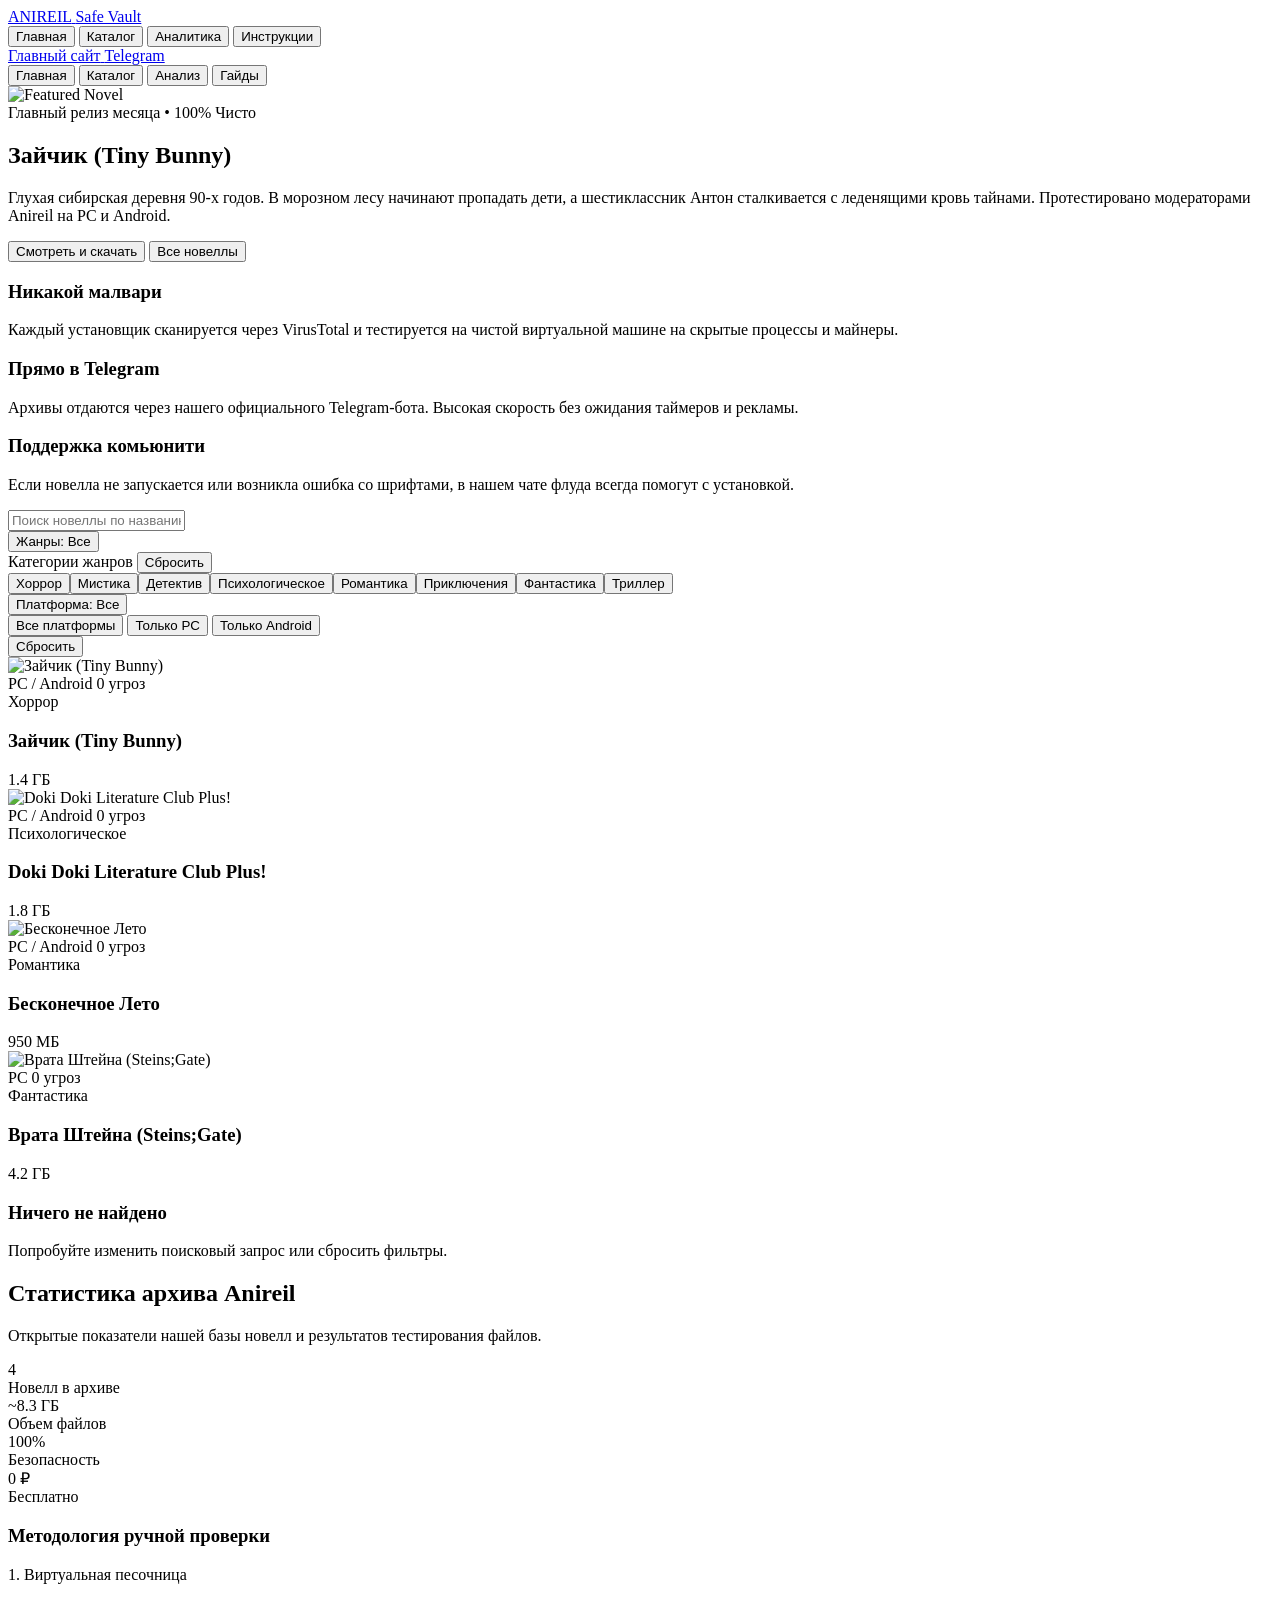
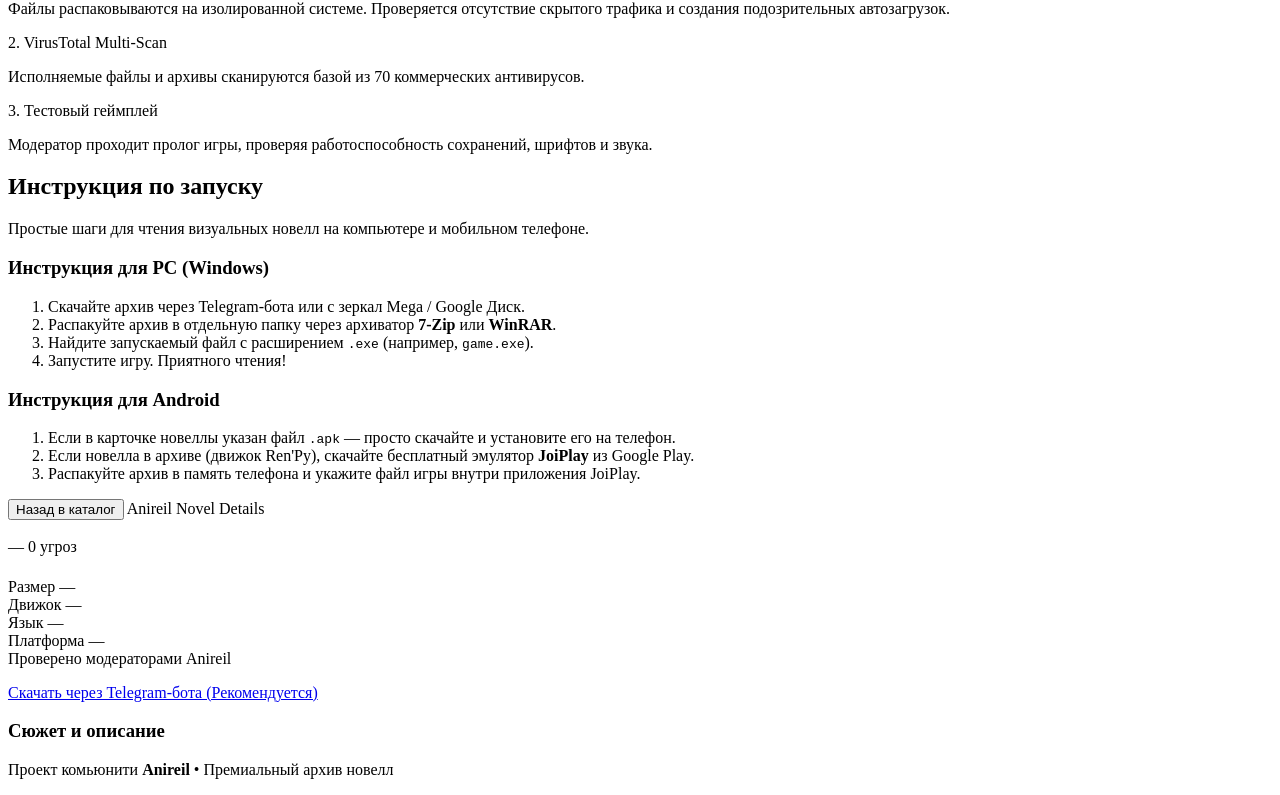
==== index.html @ 04b27350 "Add files via upload" ====
<!DOCTYPE html>
<html lang="ru" class="dark">
<head>
  <meta charset="UTF-8" />
  <meta name="viewport" content="width=device-width, initial-scale=1.0" />
  
  <title>Anireil Novels — Архив проверенных визуальных новелл</title>
  
  <meta name="description" content="Премиальный архив визуальных новелл от Anireil. Проверено на вирусы, прямая загрузка." />
  <meta name="theme-color" content="#07070a" />

  <!-- Шрифты Manrope (чистый кинотеатральный гротеск) и Outfit -->
  <link rel="preconnect" href="https://fonts.googleapis.com">
  <link rel="preconnect" href="https://fonts.gstatic.com" crossorigin>
  <link href="https://fonts.googleapis.com/css2?family=Manrope:wght@400;500;600;700;800&family=Outfit:wght@600;700;800;900&display=swap" rel="stylesheet">

  <!-- Tailwind CSS CDN -->
  <script src="https://cdn.tailwindcss.com"></script>
  <script>
    tailwind.config = {
      darkMode: 'class',
      theme: {
        extend: {
          colors: {
            cinema: {
              black: '#07070a',
              dark: '#0e0f17',
              card: '#141522',
              hover: '#1c1e30',
              accent: '#8b5cf6',
              red: '#e11d48',
              emerald: '#10b981'
            }
          },
          fontFamily: {
            sans: ['Manrope', 'sans-serif'],
            display: ['Outfit', 'sans-serif']
          }
        }
      }
    }
  </script>

  <!-- Lucide Иконки -->
  <script src="https://unpkg.com/lucide@latest"></script>

  <!-- Кастомные стили -->
  <link rel="stylesheet" href="styles.css" />
</head>
<body class="bg-cinema-black text-slate-100 min-h-screen flex flex-col font-sans selection:bg-purple-600 selection:text-white antialiased">

  <!-- ШАПКА В СТИЛЕ СТРИМИНГОВОГО СЕРВИСА -->
  <header class="sticky top-0 z-40 backdrop-blur-2xl bg-cinema-black/90 border-b border-white/[0.06] transition-all">
    <div class="max-w-7xl mx-auto px-4 sm:px-6 lg:px-8 h-20 flex items-center justify-between gap-6">
      
      <!-- ЛОГОТИП -->
      <a href="#" class="flex items-center gap-3.5 shrink-0 group">
        <div class="w-10 h-10 rounded-2xl bg-gradient-to-tr from-purple-600 to-indigo-500 p-[1px] shadow-lg shadow-purple-600/20">
          <div class="w-full h-full bg-cinema-black rounded-2xl flex items-center justify-center">
            <i data-lucide="clapperboard" class="w-5 h-5 text-purple-400 group-hover:rotate-6 transition-transform"></i>
          </div>
        </div>
        <div>
          <span class="font-display font-black text-xl tracking-wider bg-gradient-to-r from-white via-slate-200 to-purple-300 bg-clip-text text-transparent">ANIREIL</span>
          <span class="text-[9px] uppercase tracking-widest text-slate-400 block -mt-1 font-bold">Safe Vault</span>
        </div>
      </a>

      <!-- ОСНОВНАЯ НАВИГАЦИЯ (ВКЛАДКИ) -->
      <nav class="hidden md:flex items-center gap-2 p-1.5 rounded-2xl bg-white/[0.03] border border-white/[0.06]">
        <button type="button" class="nav-tab active px-5 py-2 rounded-xl text-xs font-bold transition-all flex items-center gap-2" data-tab="home">
          <i data-lucide="home" class="w-4 h-4"></i>
          <span>Главная</span>
        </button>

        <button type="button" class="nav-tab px-5 py-2 rounded-xl text-xs font-bold text-slate-400 hover:text-white transition-all flex items-center gap-2" data-tab="catalog">
          <i data-lucide="film" class="w-4 h-4"></i>
          <span>Каталог</span>
        </button>

        <button type="button" class="nav-tab px-5 py-2 rounded-xl text-xs font-bold text-slate-400 hover:text-white transition-all flex items-center gap-2" data-tab="analytics">
          <i data-lucide="bar-chart-3" class="w-4 h-4"></i>
          <span>Аналитика</span>
        </button>

        <button type="button" class="nav-tab px-5 py-2 rounded-xl text-xs font-bold text-slate-400 hover:text-white transition-all flex items-center gap-2" data-tab="guide">
          <i data-lucide="help-circle" class="w-4 h-4"></i>
          <span>Инструкции</span>
        </button>
      </nav>

      <!-- ПРАВАЯ ЧАСТЬ -->
      <div class="flex items-center gap-3 shrink-0">
        <a href="https://anireilst.github.io" target="_blank" class="hidden lg:flex items-center gap-1.5 text-xs font-medium text-slate-400 hover:text-white transition-colors">
          <span>Главный сайт</span>
          <i data-lucide="external-link" class="w-3.5 h-3.5"></i>
        </a>

        <a href="https://t.me/Mitsukii_Sempai" target="_blank" class="inline-flex items-center gap-2 px-4 py-2.5 rounded-xl bg-purple-600 hover:bg-purple-500 text-white font-bold text-xs shadow-lg shadow-purple-600/25 transition-all hover:-translate-y-0.5">
          <i data-lucide="send" class="w-4 h-4"></i>
          <span>Telegram</span>
        </a>
      </div>

    </div>

    <!-- МОБИЛЬНОЕ МЕНЮ (ДЛЯ ТЕЛЕФОНОВ) -->
    <div class="md:hidden flex items-center justify-around border-t border-white/[0.06] px-2 py-2 bg-cinema-black/95">
      <button type="button" class="nav-tab active flex flex-col items-center gap-1 px-3 py-1.5 rounded-xl text-[11px] font-bold" data-tab="home">
        <i data-lucide="home" class="w-4 h-4"></i>
        <span>Главная</span>
      </button>
      <button type="button" class="nav-tab flex flex-col items-center gap-1 px-3 py-1.5 rounded-xl text-[11px] font-bold text-slate-400" data-tab="catalog">
        <i data-lucide="film" class="w-4 h-4"></i>
        <span>Каталог</span>
      </button>
      <button type="button" class="nav-tab flex flex-col items-center gap-1 px-3 py-1.5 rounded-xl text-[11px] font-bold text-slate-400" data-tab="analytics">
        <i data-lucide="bar-chart-3" class="w-4 h-4"></i>
        <span>Анализ</span>
      </button>
      <button type="button" class="nav-tab flex flex-col items-center gap-1 px-3 py-1.5 rounded-xl text-[11px] font-bold text-slate-400" data-tab="guide">
        <i data-lucide="help-circle" class="w-4 h-4"></i>
        <span>Гайды</span>
      </button>
    </div>
  </header>

  <!-- ===================================================================== -->
  <!-- ОСНОВНОЙ КОНТЕНТ: 4 ВКЛАДКИ САЙТА                                      -->
  <!-- ===================================================================== -->
  <main class="relative z-10 flex-grow max-w-7xl mx-auto px-4 sm:px-6 lg:px-8 py-8 w-full">

    <!-- =================================================================== -->
    <!-- 1. ВКЛАДКА: ГЛАВНАЯ (ПРЕМИУМ КИНОТЕАТРНЫЙ ВАЙБ)                     -->
    <!-- =================================================================== -->
    <section id="tab-home" class="tab-pane active space-y-16 animate-fade-in">
      
      <!-- БОЛЬШОЙ БАННЕР-БИЛБОРД (КАК НА IVI) -->
      <div class="relative rounded-3xl overflow-hidden border border-white/[0.08] bg-cinema-dark min-h-[460px] flex items-end p-8 sm:p-14 shadow-2xl">
        <div class="absolute inset-0 z-0">
          <img src="https://images.wallpaperscraft.ru/image/single/zajchik_igra_anton_1048866_1920x1080.jpg" alt="Featured Novel" class="w-full h-full object-cover object-top filter brightness-[0.45]" />
          <div class="absolute inset-0 bg-gradient-to-t from-cinema-dark via-cinema-dark/60 to-transparent"></div>
          <div class="absolute inset-0 bg-gradient-to-r from-cinema-dark via-cinema-dark/70 to-transparent"></div>
        </div>

        <div class="relative z-10 max-w-2xl space-y-5">
          <div class="inline-flex items-center gap-2 px-3 py-1 rounded-full bg-white/10 backdrop-blur-md border border-white/10 text-xs font-bold uppercase tracking-wider text-purple-300">
            <i data-lucide="shield-check" class="w-4 h-4 text-emerald-400"></i>
            <span>Главный релиз месяца • 100% Чисто</span>
          </div>

          <h1 class="font-display font-black text-4xl sm:text-6xl text-white tracking-tight leading-[1.1]">
            Зайчик (Tiny Bunny)
          </h1>

          <p class="text-slate-300 text-sm sm:text-base leading-relaxed line-clamp-3">
            <!-- ✏️ ТВОЙ ТЕКСТ СЮДА: Описание новеллы месяца -->
            Глухая сибирская деревня 90-х годов. В морозном лесу начинают пропадать дети, а шестиклассник Антон сталкивается с леденящими кровь тайнами. Протестировано модераторами Anireil на PC и Android.
          </p>

          <div class="flex flex-wrap items-center gap-4 pt-2">
            <button type="button" onclick="openCinemaNovel('tiny-bunny')" class="px-7 py-3.5 rounded-2xl bg-white text-cinema-black hover:bg-slate-200 font-extrabold text-sm transition-all flex items-center gap-2.5 shadow-xl hover:scale-105 active:scale-95">
              <i data-lucide="play" class="w-4 h-4 fill-cinema-black"></i>
              <span>Смотреть и скачать</span>
            </button>

            <button type="button" class="btn-goto-catalog px-6 py-3.5 rounded-2xl bg-white/[0.08] hover:bg-white/[0.14] border border-white/10 text-white font-bold text-sm transition-all flex items-center gap-2">
              <i data-lucide="film" class="w-4 h-4"></i>
              <span>Все новеллы</span>
            </button>
          </div>
        </div>
      </div>

      <!-- ЛЕНТА ПРЕИМУЩЕСТВ ANIREIL -->
      <div class="grid grid-cols-1 md:grid-cols-3 gap-6">
        <div class="p-6 rounded-3xl bg-cinema-dark border border-white/[0.06] space-y-3">
          <div class="w-12 h-12 rounded-2xl bg-purple-500/10 text-purple-400 flex items-center justify-center">
            <i data-lucide="shield-check" class="w-6 h-6"></i>
          </div>
          <h3 class="font-display font-bold text-lg text-white">Никакой малвари</h3>
          <p class="text-xs text-slate-400 leading-relaxed">
            <!-- ✏️ ТВОЙ ТЕКСТ СЮДА -->
            Каждый установщик сканируется через VirusTotal и тестируется на чистой виртуальной машине на скрытые процессы и майнеры.
          </p>
        </div>

        <div class="p-6 rounded-3xl bg-cinema-dark border border-white/[0.06] space-y-3">
          <div class="w-12 h-12 rounded-2xl bg-emerald-500/10 text-emerald-400 flex items-center justify-center">
            <i data-lucide="send" class="w-6 h-6"></i>
          </div>
          <h3 class="font-display font-bold text-lg text-white">Прямо в Telegram</h3>
          <p class="text-xs text-slate-400 leading-relaxed">
            <!-- ✏️ ТВОЙ ТЕКСТ СЮДА -->
            Архивы отдаются через нашего официального Telegram-бота. Высокая скорость без ожидания таймеров и рекламы.
          </p>
        </div>

        <div class="p-6 rounded-3xl bg-cinema-dark border border-white/[0.06] space-y-3">
          <div class="w-12 h-12 rounded-2xl bg-blue-500/10 text-blue-400 flex items-center justify-center">
            <i data-lucide="message-square" class="w-6 h-6"></i>
          </div>
          <h3 class="font-display font-bold text-lg text-white">Поддержка комьюнити</h3>
          <p class="text-xs text-slate-400 leading-relaxed">
            <!-- ✏️ ТВОЙ ТЕКСТ СЮДА -->
            Если новелла не запускается или возникла ошибка со шрифтами, в нашем чате флуда всегда помогут с установкой.
          </p>
        </div>
      </div>

    </section>

    <!-- =================================================================== -->
    <!-- 2. ВКЛАДКА: КАТАЛОГ С ФИЛЬТРОМ В СТИЛЕ ИВИ                           -->
    <!-- =================================================================== -->
    <section id="tab-catalog" class="tab-pane hidden space-y-8 animate-fade-in">
      
      <!-- ПАНЕЛЬ ПОИСКА И ФИЛЬТРОВ (СТИЛЬ ИВИ) -->
      <div class="space-y-4">
        
        <!-- СТРОКА ПОИСКА И БЫСТРЫХ КНОПОК -->
        <div class="flex flex-col lg:flex-row gap-4 items-stretch lg:items-center justify-between">
          
          <!-- ПОИСКОВАЯ СТРОКА -->
          <div class="relative flex-grow max-w-xl">
            <i data-lucide="search" class="w-4 h-4 text-slate-400 absolute left-4 top-1/2 -translate-y-1/2"></i>
            <input 
              type="text" 
              id="searchInput"
              placeholder="Поиск новеллы по названию..." 
              class="w-full pl-11 pr-4 py-3.5 rounded-2xl bg-cinema-dark border border-white/[0.08] focus:border-purple-500 focus:outline-none focus:ring-1 focus:ring-purple-500 text-sm text-white placeholder-slate-500 transition-all"
            />
          </div>

          <!-- ПАРАМЕТРЫ ФИЛЬТРАЦИИ В СТИЛЕ ИВИ (ВЫПАДАЮЩИЕ ПЛАШКИ) -->
          <div class="flex items-center gap-2 flex-wrap">
            
            <!-- КНОПКА ВЫБОРА ЖАНРОВ -->
            <div class="relative">
              <button type="button" id="genreDropdownBtn" class="ivi-filter-pill">
                <i data-lucide="sparkles" class="w-4 h-4 text-purple-400"></i>
                <span id="genreDropdownLabel">Жанры: Все</span>
                <i data-lucide="chevron-down" class="w-4 h-4 text-slate-400"></i>
              </button>

              <!-- ВЫПАДАЮЩЕЕ МЕНЮ ЖАНРОВ В СТИЛЕ ИВИ -->
              <div id="genreDropdownMenu" class="ivi-dropdown-menu hidden">
                <div class="p-4 border-b border-white/[0.06] flex items-center justify-between">
                  <span class="text-xs font-bold text-white uppercase tracking-wider">Категории жанров</span>
                  <button type="button" id="resetGenreFilter" class="text-xs text-purple-400 hover:text-purple-300 font-semibold">Сбросить</button>
                </div>

                <!-- СЕТКА ЖАНРОВ С ГАЛОЧКАМИ -->
                <div class="p-3 grid grid-cols-2 sm:grid-cols-3 gap-1.5 max-h-72 overflow-y-auto custom-scroll" id="genreCheckboxGrid">
                  <!-- Генерируется через JS -->
                </div>
              </div>
            </div>

            <!-- КНОПКА ПЛАТФОРМЫ -->
            <div class="relative">
              <button type="button" id="platformDropdownBtn" class="ivi-filter-pill">
                <i data-lucide="layers" class="w-4 h-4 text-cyan-400"></i>
                <span id="platformDropdownLabel">Платформа: Все</span>
                <i data-lucide="chevron-down" class="w-4 h-4 text-slate-400"></i>
              </button>

              <div id="platformDropdownMenu" class="ivi-dropdown-menu hidden w-52">
                <div class="p-2 space-y-1">
                  <button type="button" class="platform-select-item w-full text-left px-3 py-2 rounded-xl text-xs font-semibold hover:bg-white/[0.06] flex items-center justify-between" data-platform="all">
                    <span>Все платформы</span>
                    <i data-lucide="check" class="w-4 h-4 text-purple-400 hidden check-icon"></i>
                  </button>
                  <button type="button" class="platform-select-item w-full text-left px-3 py-2 rounded-xl text-xs font-semibold hover:bg-white/[0.06] flex items-center justify-between" data-platform="pc">
                    <span>Только PC</span>
                    <i data-lucide="check" class="w-4 h-4 text-purple-400 hidden check-icon"></i>
                  </button>
                  <button type="button" class="platform-select-item w-full text-left px-3 py-2 rounded-xl text-xs font-semibold hover:bg-white/[0.06] flex items-center justify-between" data-platform="android">
                    <span>Только Android</span>
                    <i data-lucide="check" class="w-4 h-4 text-purple-400 hidden check-icon"></i>
                  </button>
                </div>
              </div>
            </div>

            <!-- СБРОСИТЬ ВСЕ -->
            <button type="button" id="resetAllFiltersBtn" class="px-3.5 py-3 rounded-2xl bg-white/[0.04] hover:bg-white/[0.08] border border-white/[0.08] text-xs font-bold text-slate-400 hover:text-white transition-all flex items-center gap-1.5">
              <i data-lucide="rotate-ccw" class="w-3.5 h-3.5"></i>
              <span class="hidden sm:inline">Сбросить</span>
            </button>

          </div>

        </div>

      </div>

      <!-- СЕТКА КАРТОЧЕК ВЕРТИКАЛЬНОГО ФОРМАТА 2:3 (КАК НА ИВИ) -->
      <div>
        <div id="novelsGrid" class="grid grid-cols-2 sm:grid-cols-3 md:grid-cols-4 lg:grid-cols-5 gap-4 sm:gap-6">
          <!-- Карточки генерируются через JS -->
        </div>

        <!-- ЕСЛИ НИЧЕГО НЕ НАЙДЕНО -->
        <div id="emptyState" class="hidden text-center py-24 space-y-3">
          <div class="w-16 h-16 rounded-3xl bg-cinema-dark border border-white/[0.08] mx-auto flex items-center justify-center text-slate-600">
            <i data-lucide="ghost" class="w-8 h-8"></i>
          </div>
          <h3 class="font-display font-bold text-xl text-white">Ничего не найдено</h3>
          <p class="text-xs text-slate-400 max-w-sm mx-auto">Попробуйте изменить поисковый запрос или сбросить фильтры.</p>
        </div>
      </div>

    </section>

    <!-- =================================================================== -->
    <!-- 3. ВКЛАДКА: АНАЛИТИКА ХРАНИЛИЩА                                     -->
    <!-- =================================================================== -->
    <section id="tab-analytics" class="tab-pane hidden space-y-10 max-w-5xl mx-auto py-4 animate-fade-in">
      
      <div class="text-center space-y-2">
        <h2 class="font-display font-extrabold text-3xl sm:text-4xl text-white">Статистика архива Anireil</h2>
        <p class="text-slate-400 text-sm">
          <!-- ✏️ ТВОЙ ТЕКСТ СЮДА: Описание аналитики -->
          Открытые показатели нашей базы новелл и результатов тестирования файлов.
        </p>
      </div>

      <div class="grid grid-cols-2 sm:grid-cols-4 gap-4">
        <div class="p-6 rounded-3xl bg-cinema-dark border border-white/[0.08] text-center space-y-1">
          <div class="text-3xl font-black font-display text-white" id="statTotalNovels">0</div>
          <div class="text-xs text-slate-400 font-semibold">Новелл в архиве</div>
        </div>
        <div class="p-6 rounded-3xl bg-cinema-dark border border-white/[0.08] text-center space-y-1">
          <div class="text-3xl font-black font-display text-purple-400" id="statTotalSize">~8.3 ГБ</div>
          <div class="text-xs text-slate-400 font-semibold">Объем файлов</div>
        </div>
        <div class="p-6 rounded-3xl bg-cinema-dark border border-white/[0.08] text-center space-y-1">
          <div class="text-3xl font-black font-display text-emerald-400">100%</div>
          <div class="text-xs text-slate-400 font-semibold">Безопасность</div>
        </div>
        <div class="p-6 rounded-3xl bg-cinema-dark border border-white/[0.08] text-center space-y-1">
          <div class="text-3xl font-black font-display text-cyan-400">0 ₽</div>
          <div class="text-xs text-slate-400 font-semibold">Бесплатно</div>
        </div>
      </div>

      <div class="p-8 rounded-3xl bg-cinema-dark border border-white/[0.08] space-y-4">
        <h3 class="font-display font-bold text-xl text-white flex items-center gap-2.5">
          <i data-lucide="shield-check" class="w-6 h-6 text-emerald-400"></i>
          <span>Методология ручной проверки</span>
        </h3>
        
        <!-- ✏️ ТВОЙ ТЕКСТ СЮДА -->
        <div class="grid grid-cols-1 md:grid-cols-3 gap-6 text-xs text-slate-300 leading-relaxed pt-2">
          <div class="p-4 rounded-2xl bg-white/[0.02] border border-white/[0.04] space-y-2">
            <span class="font-bold text-white block text-sm">1. Виртуальная песочница</span>
            <p class="text-slate-400">Файлы распаковываются на изолированной системе. Проверяется отсутствие скрытого трафика и создания подозрительных автозагрузок.</p>
          </div>
          <div class="p-4 rounded-2xl bg-white/[0.02] border border-white/[0.04] space-y-2">
            <span class="font-bold text-white block text-sm">2. VirusTotal Multi-Scan</span>
            <p class="text-slate-400">Исполняемые файлы и архивы сканируются базой из 70 коммерческих антивирусов.</p>
          </div>
          <div class="p-4 rounded-2xl bg-white/[0.02] border border-white/[0.04] space-y-2">
            <span class="font-bold text-white block text-sm">3. Тестовый геймплей</span>
            <p class="text-slate-400">Модератор проходит пролог игры, проверяя работоспособность сохранений, шрифтов и звука.</p>
          </div>
        </div>
      </div>

    </section>

    <!-- =================================================================== -->
    <!-- 4. ВКЛАДКА: ГАЙДЫ И ИНСТРУКЦИИ                                      -->
    <!-- =================================================================== -->
    <section id="tab-guide" class="tab-pane hidden space-y-10 max-w-5xl mx-auto py-4 animate-fade-in">
      
      <div class="text-center space-y-2">
        <h2 class="font-display font-extrabold text-3xl sm:text-4xl text-white">Инструкция по запуску</h2>
        <p class="text-slate-400 text-sm">
          <!-- ✏️ ТВОЙ ТЕКСТ СЮДА -->
          Простые шаги для чтения визуальных новелл на компьютере и мобильном телефоне.
        </p>
      </div>

      <div class="grid grid-cols-1 md:grid-cols-2 gap-8">
        <div class="p-8 rounded-3xl bg-cinema-dark border border-white/[0.08] space-y-5">
          <div class="w-12 h-12 rounded-2xl bg-cyan-500/10 text-cyan-400 flex items-center justify-center">
            <i data-lucide="monitor" class="w-6 h-6"></i>
          </div>
          <h3 class="font-display font-bold text-2xl text-white">Инструкция для PC (Windows)</h3>
          <!-- ✏️ ТВОЙ ТЕКСТ СЮДА -->
          <ol class="text-xs text-slate-300 space-y-3.5 list-decimal list-inside leading-relaxed">
            <li>Скачайте архив через Telegram-бота или с зеркал Mega / Google Диск.</li>
            <li>Распакуйте архив в отдельную папку через архиватор <b>7-Zip</b> или <b>WinRAR</b>.</li>
            <li>Найдите запускаемый файл с расширением <code>.exe</code> (например, <code>game.exe</code>).</li>
            <li>Запустите игру. Приятного чтения!</li>
          </ol>
        </div>

        <div class="p-8 rounded-3xl bg-cinema-dark border border-white/[0.08] space-y-5">
          <div class="w-12 h-12 rounded-2xl bg-purple-500/10 text-purple-400 flex items-center justify-center">
            <i data-lucide="smartphone" class="w-6 h-6"></i>
          </div>
          <h3 class="font-display font-bold text-2xl text-white">Инструкция для Android</h3>
          <!-- ✏️ ТВОЙ ТЕКСТ СЮДА -->
          <ol class="text-xs text-slate-300 space-y-3.5 list-decimal list-inside leading-relaxed">
            <li>Если в карточке новеллы указан файл <code>.apk</code> — просто скачайте и установите его на телефон.</li>
            <li>Если новелла в архиве (движок Ren'Py), скачайте бесплатный эмулятор <b>JoiPlay</b> из Google Play.</li>
            <li>Распакуйте архив в память телефона и укажите файл игры внутри приложения JoiPlay.</li>
          </ol>
        </div>
      </div>

    </section>

  </main>

  <!-- ===================================================================== -->
  <!-- ПОЛНОЭКРАННЫЙ СТРИМИНГОВЫЙ ПРОФИЛЬ НОВЕЛЛЫ (CINEMA VIEW)               -->
  <!-- Никаких маленьких коробок — полноценная страница на весь экран!        -->
  <!-- ===================================================================== -->
  <div id="novelCinemaView" class="fixed inset-0 z-50 hidden bg-cinema-black overflow-y-auto custom-scroll animate-fade-in">
    
    <!-- ВЕРХНЯЯ СТРОКА УПРАВЛЕНИЯ -->
    <div class="sticky top-0 z-30 backdrop-blur-2xl bg-cinema-black/85 border-b border-white/[0.08] px-4 sm:px-8 py-4 flex items-center justify-between">
      <button type="button" id="closeCinemaBtn" class="px-4 py-2 rounded-xl bg-white/[0.06] hover:bg-white/[0.12] text-xs font-bold text-white transition-all flex items-center gap-2">
        <i data-lucide="arrow-left" class="w-4 h-4"></i>
        <span>Назад в каталог</span>
      </button>

      <span class="text-xs font-bold uppercase tracking-widest text-slate-500">Anireil Novel Details</span>
    </div>

    <!-- ТЕЛО СТРАНИЦЫ НОВЕЛЛЫ -->
    <div class="max-w-6xl mx-auto px-4 sm:px-8 py-8 space-y-12">
      
      <!-- ШАПКА: ПОСТЕР + ИНФОРМАЦИЯ -->
      <div class="flex flex-col lg:flex-row gap-8 lg:gap-12 items-start">
        
        <!-- ВЕРТИКАЛЬНЫЙ ПОСТЕР (2:3) С УМНЫМ МАСШТАБИРОВАНИЕМ -->
        <div class="w-full sm:w-80 shrink-0 mx-auto lg:mx-0">
          <div class="relative aspect-[2/3] w-full rounded-3xl overflow-hidden border border-white/[0.1] shadow-2xl bg-cinema-dark">
            <img id="cinemaCover" src="" alt="" class="w-full h-full object-cover" />
            <div class="absolute inset-0 bg-gradient-to-t from-cinema-black/80 via-transparent to-transparent"></div>
            <div class="absolute bottom-4 left-4 right-4 flex items-center justify-between">
              <span id="cinemaSizeBadge" class="px-3 py-1 rounded-xl bg-black/80 backdrop-blur-md text-xs font-extrabold text-white border border-white/10">—</span>
              <span class="px-3 py-1 rounded-xl bg-emerald-500/20 text-emerald-400 border border-emerald-500/30 text-xs font-extrabold backdrop-blur-md">0 угроз</span>
            </div>
          </div>
        </div>

        <!-- ОСНОВНАЯ ИНФОРМАЦИЯ -->
        <div class="flex-grow space-y-6">
          <div class="flex flex-wrap gap-2" id="cinemaTags"></div>

          <h1 id="cinemaTitle" class="font-display font-black text-3xl sm:text-5xl text-white tracking-tight leading-tight"></h1>

          <!-- ПАРАМЕТРЫ В РЯД -->
          <div class="grid grid-cols-2 sm:grid-cols-4 gap-3 text-xs pt-2">
            <div class="p-3.5 rounded-2xl bg-cinema-dark border border-white/[0.06]">
              <span class="text-slate-500 block font-semibold mb-1">Размер</span>
              <span class="font-bold text-white text-sm" id="cinemaSize">—</span>
            </div>
            <div class="p-3.5 rounded-2xl bg-cinema-dark border border-white/[0.06]">
              <span class="text-slate-500 block font-semibold mb-1">Движок</span>
              <span class="font-bold text-white text-sm" id="cinemaEngine">—</span>
            </div>
            <div class="p-3.5 rounded-2xl bg-cinema-dark border border-white/[0.06]">
              <span class="text-slate-500 block font-semibold mb-1">Язык</span>
              <span class="font-bold text-white text-sm" id="cinemaLang">—</span>
            </div>
            <div class="p-3.5 rounded-2xl bg-cinema-dark border border-white/[0.06]">
              <span class="text-slate-500 block font-semibold mb-1">Платформа</span>
              <span class="font-bold text-white text-sm" id="cinemaPlatform">—</span>
            </div>
          </div>

          <!-- ОТЧЕТ О БЕЗОПАСНОСТИ -->
          <div class="p-5 rounded-2xl bg-emerald-950/20 border border-emerald-500/20 flex items-start gap-3.5">
            <i data-lucide="shield-check" class="w-5 h-5 text-emerald-400 shrink-0 mt-0.5"></i>
            <div>
              <div class="text-sm font-bold text-white">Проверено модераторами Anireil</div>
              <p class="text-xs text-slate-300 mt-1 leading-relaxed" id="cinemaSecurityReport"></p>
            </div>
          </div>

          <!-- КНОПКИ ЗАГРУЗКИ -->
          <div class="space-y-3 pt-2">
            <a id="cinemaDownloadTg" href="#" target="_blank" class="w-full py-4 px-8 rounded-2xl bg-gradient-to-r from-purple-600 via-indigo-600 to-purple-500 hover:from-purple-500 hover:to-indigo-500 text-white font-extrabold text-sm text-center flex items-center justify-center gap-3 shadow-xl shadow-purple-600/25 hover:scale-[1.01] transition-all">
              <i data-lucide="send" class="w-5 h-5"></i>
              <span>Скачать через Telegram-бота (Рекомендуется)</span>
            </a>

            <div class="flex gap-3" id="cinemaMirrorsContainer"></div>
          </div>

        </div>

      </div>

      <!-- РАЗВЕРНУТЫЙ СИНОПСИС (БЕЗ ДВОЙНОГО СКРОЛЛА!) -->
      <div class="p-8 rounded-3xl bg-cinema-dark border border-white/[0.06] space-y-4">
        <h3 class="font-display font-bold text-xl text-white">Сюжет и описание</h3>
        <p id="cinemaDescription" class="text-slate-300 text-sm sm:text-base leading-relaxed"></p>
      </div>

    </div>

  </div>

  <!-- ПОДВАЛ -->
  <footer class="border-t border-white/[0.06] bg-cinema-black py-10 text-center text-xs text-slate-500">
    <p>Проект комьюнити <b>Anireil</b> • Премиальный архив новелл</p>
  </footer>

  <script src="novels.js"></script>
  <script src="app.js"></script>
</body>
</html>
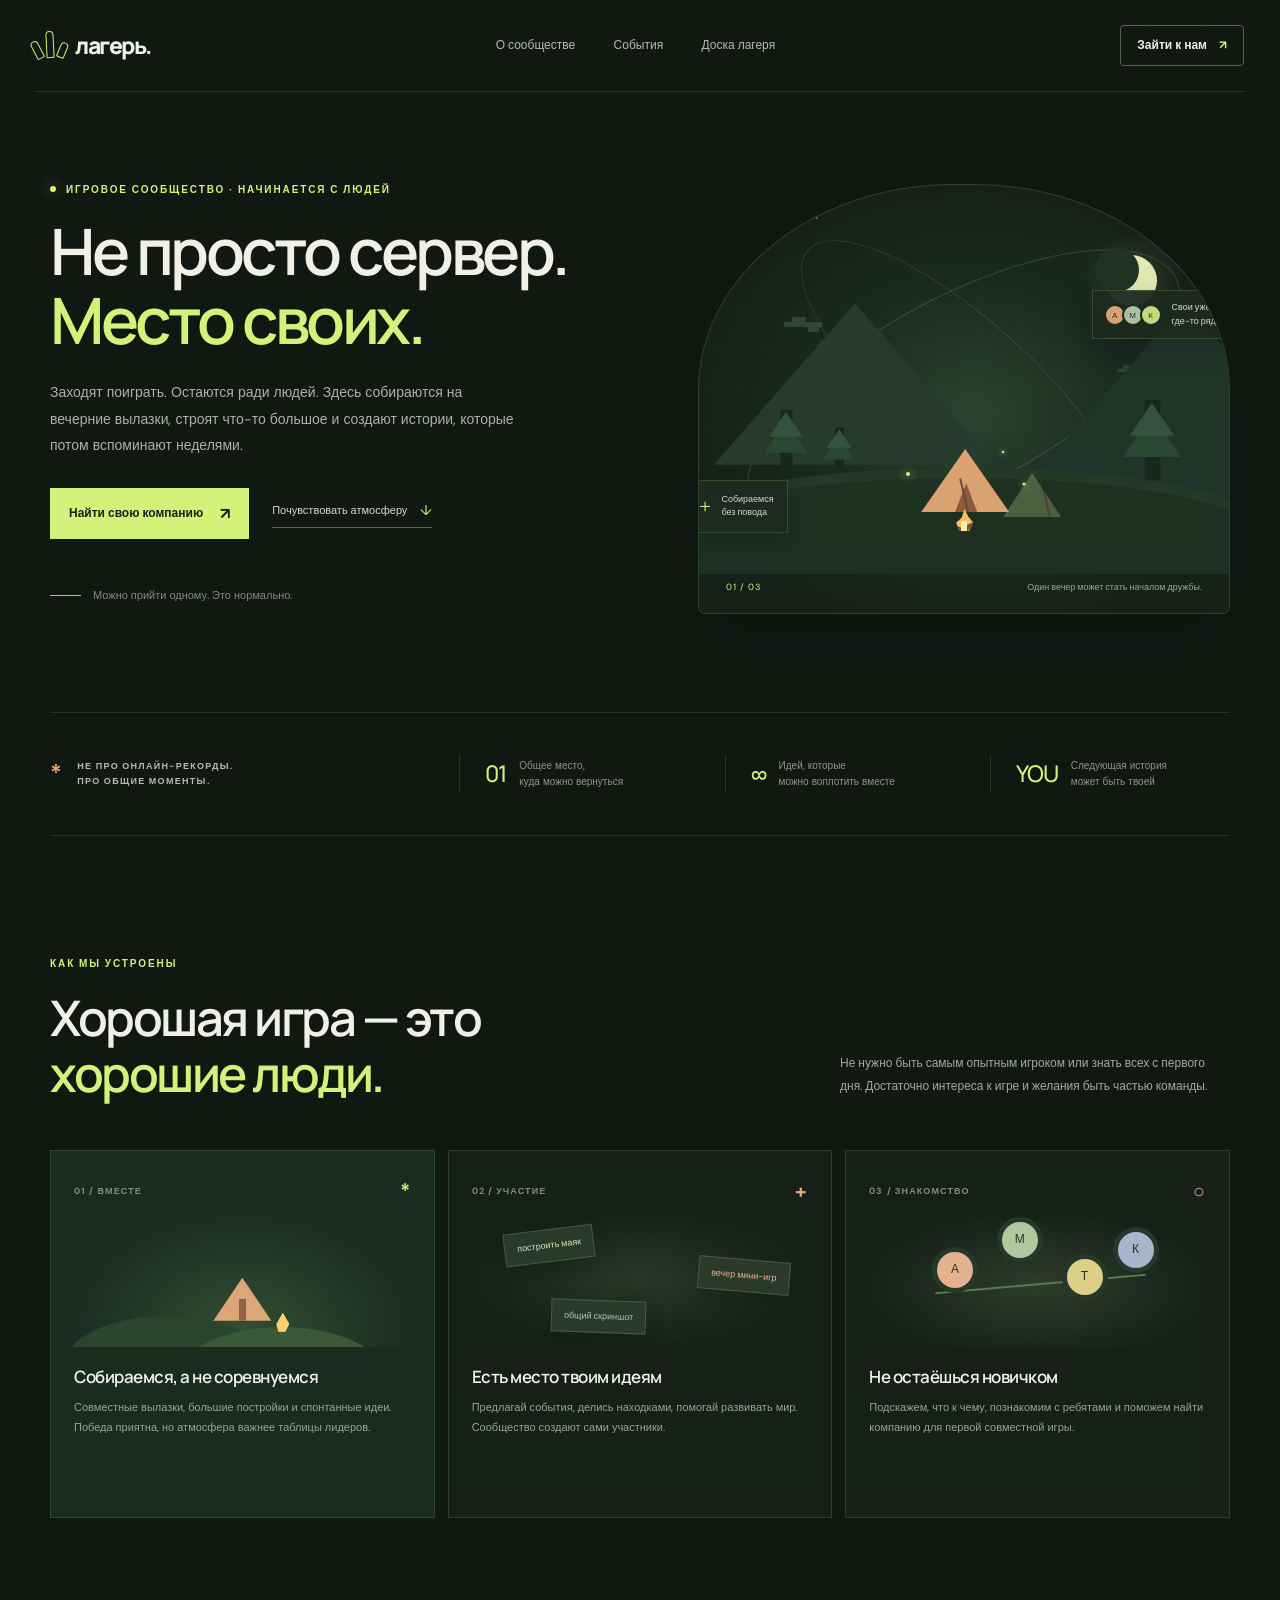
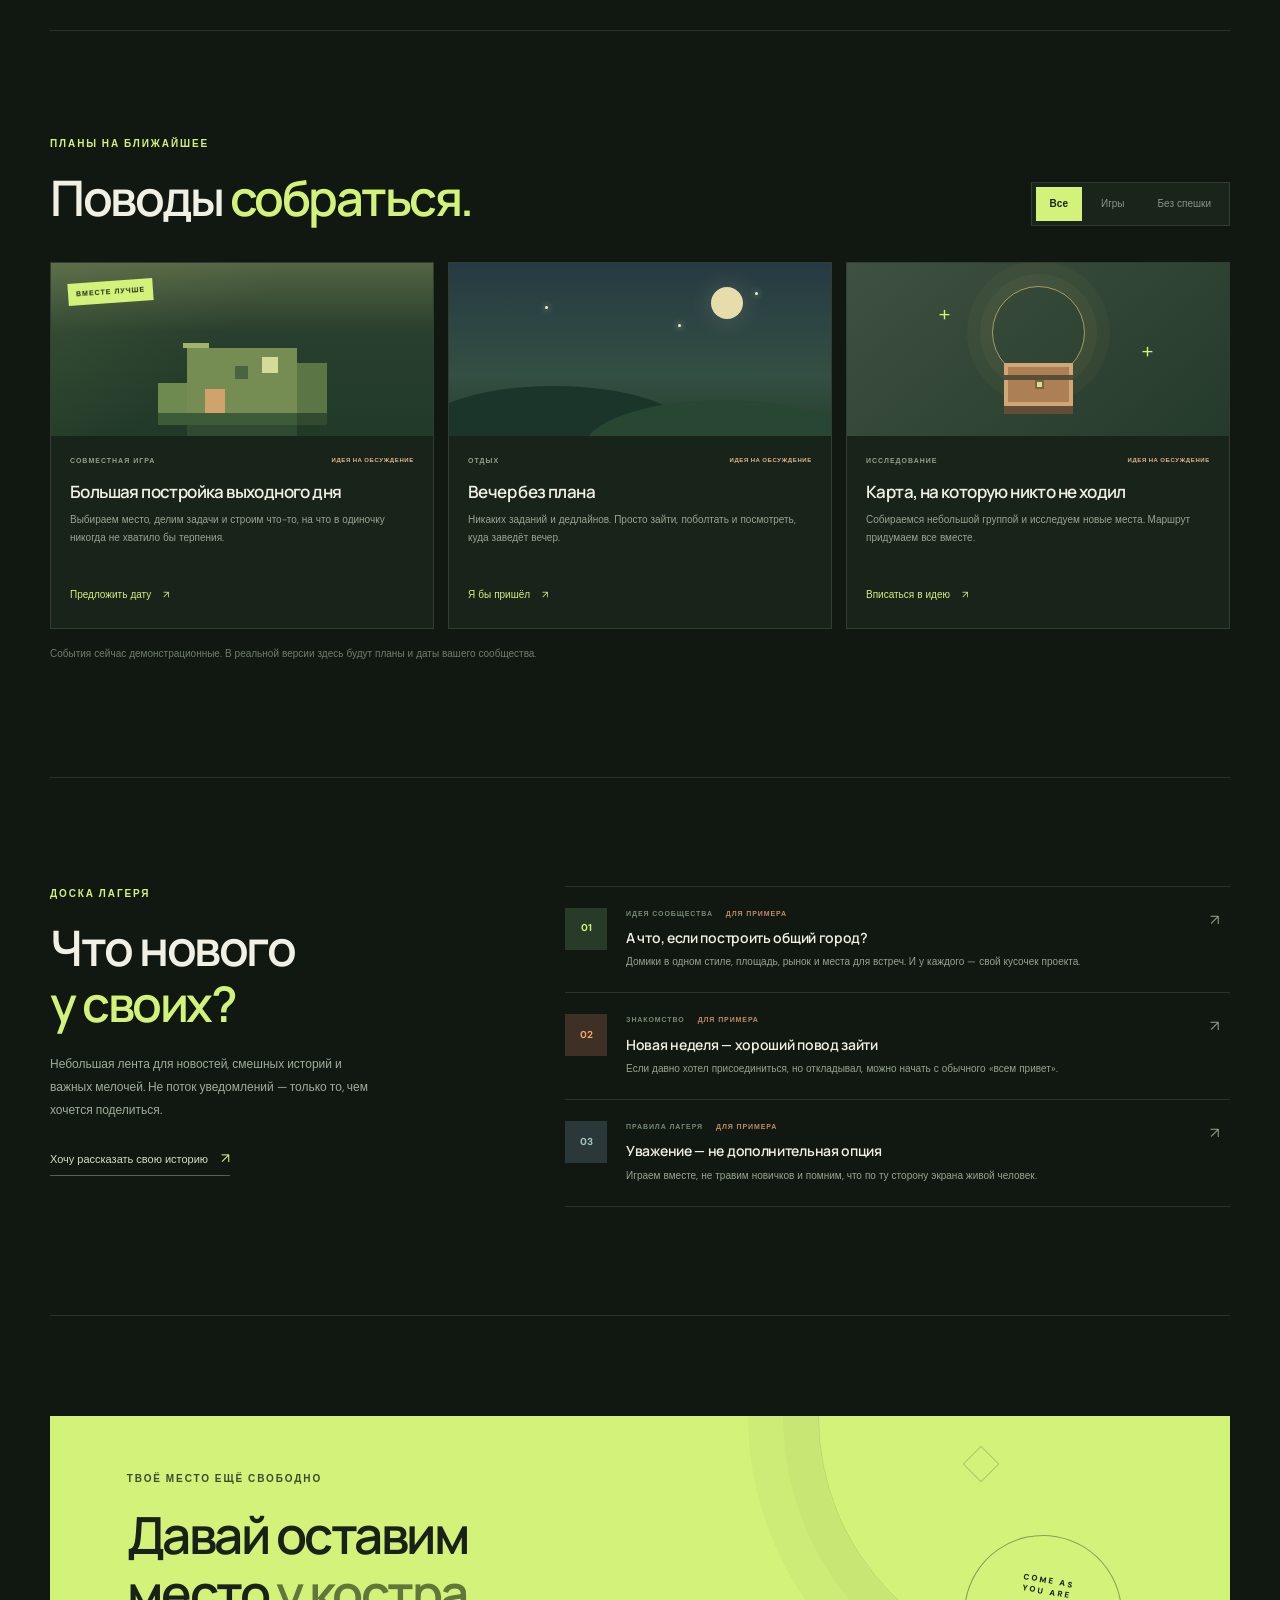
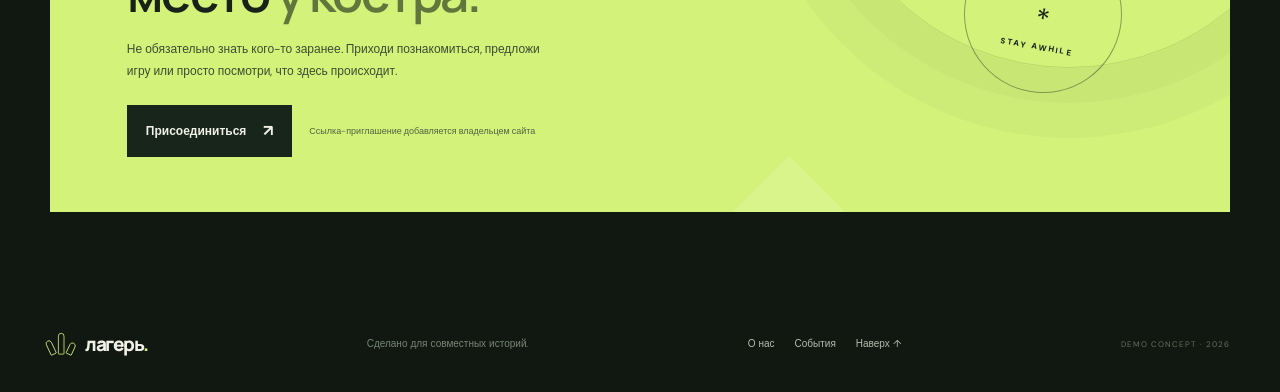
==== commit ebd8733b: "Add files via upload" ====
--- a/index.html
+++ b/index.html
@@ -1,520 +1,162 @@
-<!DOCTYPE html>
-<html lang="ru" class="dark">
-<head>
-  <meta charset="UTF-8" />
-  <meta name="viewport" content="width=device-width, initial-scale=1.0" />
-  
-  <title>Anireil Novels — Архив проверенных визуальных новелл</title>
-  
-  <meta name="description" content="Премиальный архив визуальных новелл от Anireil. Проверено на вирусы, прямая загрузка." />
-  <meta name="theme-color" content="#07070a" />
-
-  <!-- Шрифты Manrope (чистый кинотеатральный гротеск) и Outfit -->
-  <link rel="preconnect" href="https://fonts.googleapis.com">
-  <link rel="preconnect" href="https://fonts.gstatic.com" crossorigin>
-  <link href="https://fonts.googleapis.com/css2?family=Manrope:wght@400;500;600;700;800&family=Outfit:wght@600;700;800;900&display=swap" rel="stylesheet">
-
-  <!-- Tailwind CSS CDN -->
-  <script src="https://cdn.tailwindcss.com"></script>
-  <script>
-    tailwind.config = {
-      darkMode: 'class',
-      theme: {
-        extend: {
-          colors: {
-            cinema: {
-              black: '#07070a',
-              dark: '#0e0f17',
-              card: '#141522',
-              hover: '#1c1e30',
-              accent: '#8b5cf6',
-              red: '#e11d48',
-              emerald: '#10b981'
-            }
-          },
-          fontFamily: {
-            sans: ['Manrope', 'sans-serif'],
-            display: ['Outfit', 'sans-serif']
-          }
-        }
-      }
-    }
-  </script>
-
-  <!-- Lucide Иконки -->
-  <script src="https://unpkg.com/lucide@latest"></script>
-
-  <!-- Кастомные стили -->
-  <link rel="stylesheet" href="styles.css" />
-</head>
-<body class="bg-cinema-black text-slate-100 min-h-screen flex flex-col font-sans selection:bg-purple-600 selection:text-white antialiased">
-
-  <!-- ШАПКА В СТИЛЕ СТРИМИНГОВОГО СЕРВИСА -->
-  <header class="sticky top-0 z-40 backdrop-blur-2xl bg-cinema-black/90 border-b border-white/[0.06] transition-all">
-    <div class="max-w-7xl mx-auto px-4 sm:px-6 lg:px-8 h-20 flex items-center justify-between gap-6">
-      
-      <!-- ЛОГОТИП -->
-      <a href="#" class="flex items-center gap-3.5 shrink-0 group">
-        <div class="w-10 h-10 rounded-2xl bg-gradient-to-tr from-purple-600 to-indigo-500 p-[1px] shadow-lg shadow-purple-600/20">
-          <div class="w-full h-full bg-cinema-black rounded-2xl flex items-center justify-center">
-            <i data-lucide="clapperboard" class="w-5 h-5 text-purple-400 group-hover:rotate-6 transition-transform"></i>
-          </div>
-        </div>
-        <div>
-          <span class="font-display font-black text-xl tracking-wider bg-gradient-to-r from-white via-slate-200 to-purple-300 bg-clip-text text-transparent">ANIREIL</span>
-          <span class="text-[9px] uppercase tracking-widest text-slate-400 block -mt-1 font-bold">Safe Vault</span>
-        </div>
-      </a>
-
-      <!-- ОСНОВНАЯ НАВИГАЦИЯ (ВКЛАДКИ) -->
-      <nav class="hidden md:flex items-center gap-2 p-1.5 rounded-2xl bg-white/[0.03] border border-white/[0.06]">
-        <button type="button" class="nav-tab active px-5 py-2 rounded-xl text-xs font-bold transition-all flex items-center gap-2" data-tab="home">
-          <i data-lucide="home" class="w-4 h-4"></i>
-          <span>Главная</span>
-        </button>
-
-        <button type="button" class="nav-tab px-5 py-2 rounded-xl text-xs font-bold text-slate-400 hover:text-white transition-all flex items-center gap-2" data-tab="catalog">
-          <i data-lucide="film" class="w-4 h-4"></i>
-          <span>Каталог</span>
-        </button>
-
-        <button type="button" class="nav-tab px-5 py-2 rounded-xl text-xs font-bold text-slate-400 hover:text-white transition-all flex items-center gap-2" data-tab="analytics">
-          <i data-lucide="bar-chart-3" class="w-4 h-4"></i>
-          <span>Аналитика</span>
-        </button>
-
-        <button type="button" class="nav-tab px-5 py-2 rounded-xl text-xs font-bold text-slate-400 hover:text-white transition-all flex items-center gap-2" data-tab="guide">
-          <i data-lucide="help-circle" class="w-4 h-4"></i>
-          <span>Инструкции</span>
-        </button>
-      </nav>
-
-      <!-- ПРАВАЯ ЧАСТЬ -->
-      <div class="flex items-center gap-3 shrink-0">
-        <a href="https://anireilst.github.io" target="_blank" class="hidden lg:flex items-center gap-1.5 text-xs font-medium text-slate-400 hover:text-white transition-colors">
-          <span>Главный сайт</span>
-          <i data-lucide="external-link" class="w-3.5 h-3.5"></i>
-        </a>
-
-        <a href="https://t.me/Mitsukii_Sempai" target="_blank" class="inline-flex items-center gap-2 px-4 py-2.5 rounded-xl bg-purple-600 hover:bg-purple-500 text-white font-bold text-xs shadow-lg shadow-purple-600/25 transition-all hover:-translate-y-0.5">
-          <i data-lucide="send" class="w-4 h-4"></i>
-          <span>Telegram</span>
-        </a>
-      </div>
-
-    </div>
-
-    <!-- МОБИЛЬНОЕ МЕНЮ (ДЛЯ ТЕЛЕФОНОВ) -->
-    <div class="md:hidden flex items-center justify-around border-t border-white/[0.06] px-2 py-2 bg-cinema-black/95">
-      <button type="button" class="nav-tab active flex flex-col items-center gap-1 px-3 py-1.5 rounded-xl text-[11px] font-bold" data-tab="home">
-        <i data-lucide="home" class="w-4 h-4"></i>
-        <span>Главная</span>
-      </button>
-      <button type="button" class="nav-tab flex flex-col items-center gap-1 px-3 py-1.5 rounded-xl text-[11px] font-bold text-slate-400" data-tab="catalog">
-        <i data-lucide="film" class="w-4 h-4"></i>
-        <span>Каталог</span>
-      </button>
-      <button type="button" class="nav-tab flex flex-col items-center gap-1 px-3 py-1.5 rounded-xl text-[11px] font-bold text-slate-400" data-tab="analytics">
-        <i data-lucide="bar-chart-3" class="w-4 h-4"></i>
-        <span>Анализ</span>
-      </button>
-      <button type="button" class="nav-tab flex flex-col items-center gap-1 px-3 py-1.5 rounded-xl text-[11px] font-bold text-slate-400" data-tab="guide">
-        <i data-lucide="help-circle" class="w-4 h-4"></i>
-        <span>Гайды</span>
-      </button>
-    </div>
-  </header>
-
-  <!-- ===================================================================== -->
-  <!-- ОСНОВНОЙ КОНТЕНТ: 4 ВКЛАДКИ САЙТА                                      -->
-  <!-- ===================================================================== -->
-  <main class="relative z-10 flex-grow max-w-7xl mx-auto px-4 sm:px-6 lg:px-8 py-8 w-full">
-
-    <!-- =================================================================== -->
-    <!-- 1. ВКЛАДКА: ГЛАВНАЯ (ПРЕМИУМ КИНОТЕАТРНЫЙ ВАЙБ)                     -->
-    <!-- =================================================================== -->
-    <section id="tab-home" class="tab-pane active space-y-16 animate-fade-in">
-      
-      <!-- БОЛЬШОЙ БАННЕР-БИЛБОРД (КАК НА IVI) -->
-      <div class="relative rounded-3xl overflow-hidden border border-white/[0.08] bg-cinema-dark min-h-[460px] flex items-end p-8 sm:p-14 shadow-2xl">
-        <div class="absolute inset-0 z-0">
-          <img src="https://images.wallpaperscraft.ru/image/single/zajchik_igra_anton_1048866_1920x1080.jpg" alt="Featured Novel" class="w-full h-full object-cover object-top filter brightness-[0.45]" />
-          <div class="absolute inset-0 bg-gradient-to-t from-cinema-dark via-cinema-dark/60 to-transparent"></div>
-          <div class="absolute inset-0 bg-gradient-to-r from-cinema-dark via-cinema-dark/70 to-transparent"></div>
-        </div>
-
-        <div class="relative z-10 max-w-2xl space-y-5">
-          <div class="inline-flex items-center gap-2 px-3 py-1 rounded-full bg-white/10 backdrop-blur-md border border-white/10 text-xs font-bold uppercase tracking-wider text-purple-300">
-            <i data-lucide="shield-check" class="w-4 h-4 text-emerald-400"></i>
-            <span>Главный релиз месяца • 100% Чисто</span>
-          </div>
-
-          <h1 class="font-display font-black text-4xl sm:text-6xl text-white tracking-tight leading-[1.1]">
-            Зайчик (Tiny Bunny)
-          </h1>
-
-          <p class="text-slate-300 text-sm sm:text-base leading-relaxed line-clamp-3">
-            <!-- ✏️ ТВОЙ ТЕКСТ СЮДА: Описание новеллы месяца -->
-            Глухая сибирская деревня 90-х годов. В морозном лесу начинают пропадать дети, а шестиклассник Антон сталкивается с леденящими кровь тайнами. Протестировано модераторами Anireil на PC и Android.
-          </p>
-
-          <div class="flex flex-wrap items-center gap-4 pt-2">
-            <button type="button" onclick="openCinemaNovel('tiny-bunny')" class="px-7 py-3.5 rounded-2xl bg-white text-cinema-black hover:bg-slate-200 font-extrabold text-sm transition-all flex items-center gap-2.5 shadow-xl hover:scale-105 active:scale-95">
-              <i data-lucide="play" class="w-4 h-4 fill-cinema-black"></i>
-              <span>Смотреть и скачать</span>
-            </button>
-
-            <button type="button" class="btn-goto-catalog px-6 py-3.5 rounded-2xl bg-white/[0.08] hover:bg-white/[0.14] border border-white/10 text-white font-bold text-sm transition-all flex items-center gap-2">
-              <i data-lucide="film" class="w-4 h-4"></i>
-              <span>Все новеллы</span>
-            </button>
-          </div>
-        </div>
-      </div>
-
-      <!-- ЛЕНТА ПРЕИМУЩЕСТВ ANIREIL -->
-      <div class="grid grid-cols-1 md:grid-cols-3 gap-6">
-        <div class="p-6 rounded-3xl bg-cinema-dark border border-white/[0.06] space-y-3">
-          <div class="w-12 h-12 rounded-2xl bg-purple-500/10 text-purple-400 flex items-center justify-center">
-            <i data-lucide="shield-check" class="w-6 h-6"></i>
-          </div>
-          <h3 class="font-display font-bold text-lg text-white">Никакой малвари</h3>
-          <p class="text-xs text-slate-400 leading-relaxed">
-            <!-- ✏️ ТВОЙ ТЕКСТ СЮДА -->
-            Каждый установщик сканируется через VirusTotal и тестируется на чистой виртуальной машине на скрытые процессы и майнеры.
-          </p>
-        </div>
-
-        <div class="p-6 rounded-3xl bg-cinema-dark border border-white/[0.06] space-y-3">
-          <div class="w-12 h-12 rounded-2xl bg-emerald-500/10 text-emerald-400 flex items-center justify-center">
-            <i data-lucide="send" class="w-6 h-6"></i>
-          </div>
-          <h3 class="font-display font-bold text-lg text-white">Прямо в Telegram</h3>
-          <p class="text-xs text-slate-400 leading-relaxed">
-            <!-- ✏️ ТВОЙ ТЕКСТ СЮДА -->
-            Архивы отдаются через нашего официального Telegram-бота. Высокая скорость без ожидания таймеров и рекламы.
-          </p>
-        </div>
-
-        <div class="p-6 rounded-3xl bg-cinema-dark border border-white/[0.06] space-y-3">
-          <div class="w-12 h-12 rounded-2xl bg-blue-500/10 text-blue-400 flex items-center justify-center">
-            <i data-lucide="message-square" class="w-6 h-6"></i>
-          </div>
-          <h3 class="font-display font-bold text-lg text-white">Поддержка комьюнити</h3>
-          <p class="text-xs text-slate-400 leading-relaxed">
-            <!-- ✏️ ТВОЙ ТЕКСТ СЮДА -->
-            Если новелла не запускается или возникла ошибка со шрифтами, в нашем чате флуда всегда помогут с установкой.
-          </p>
-        </div>
-      </div>
-
-    </section>
-
-    <!-- =================================================================== -->
-    <!-- 2. ВКЛАДКА: КАТАЛОГ С ФИЛЬТРОМ В СТИЛЕ ИВИ                           -->
-    <!-- =================================================================== -->
-    <section id="tab-catalog" class="tab-pane hidden space-y-8 animate-fade-in">
-      
-      <!-- ПАНЕЛЬ ПОИСКА И ФИЛЬТРОВ (СТИЛЬ ИВИ) -->
-      <div class="space-y-4">
-        
-        <!-- СТРОКА ПОИСКА И БЫСТРЫХ КНОПОК -->
-        <div class="flex flex-col lg:flex-row gap-4 items-stretch lg:items-center justify-between">
-          
-          <!-- ПОИСКОВАЯ СТРОКА -->
-          <div class="relative flex-grow max-w-xl">
-            <i data-lucide="search" class="w-4 h-4 text-slate-400 absolute left-4 top-1/2 -translate-y-1/2"></i>
-            <input 
-              type="text" 
-              id="searchInput"
-              placeholder="Поиск новеллы по названию..." 
-              class="w-full pl-11 pr-4 py-3.5 rounded-2xl bg-cinema-dark border border-white/[0.08] focus:border-purple-500 focus:outline-none focus:ring-1 focus:ring-purple-500 text-sm text-white placeholder-slate-500 transition-all"
-            />
-          </div>
-
-          <!-- ПАРАМЕТРЫ ФИЛЬТРАЦИИ В СТИЛЕ ИВИ (ВЫПАДАЮЩИЕ ПЛАШКИ) -->
-          <div class="flex items-center gap-2 flex-wrap">
-            
-            <!-- КНОПКА ВЫБОРА ЖАНРОВ -->
-            <div class="relative">
-              <button type="button" id="genreDropdownBtn" class="ivi-filter-pill">
-                <i data-lucide="sparkles" class="w-4 h-4 text-purple-400"></i>
-                <span id="genreDropdownLabel">Жанры: Все</span>
-                <i data-lucide="chevron-down" class="w-4 h-4 text-slate-400"></i>
-              </button>
-
-              <!-- ВЫПАДАЮЩЕЕ МЕНЮ ЖАНРОВ В СТИЛЕ ИВИ -->
-              <div id="genreDropdownMenu" class="ivi-dropdown-menu hidden">
-                <div class="p-4 border-b border-white/[0.06] flex items-center justify-between">
-                  <span class="text-xs font-bold text-white uppercase tracking-wider">Категории жанров</span>
-                  <button type="button" id="resetGenreFilter" class="text-xs text-purple-400 hover:text-purple-300 font-semibold">Сбросить</button>
-                </div>
-
-                <!-- СЕТКА ЖАНРОВ С ГАЛОЧКАМИ -->
-                <div class="p-3 grid grid-cols-2 sm:grid-cols-3 gap-1.5 max-h-72 overflow-y-auto custom-scroll" id="genreCheckboxGrid">
-                  <!-- Генерируется через JS -->
-                </div>
-              </div>
-            </div>
-
-            <!-- КНОПКА ПЛАТФОРМЫ -->
-            <div class="relative">
-              <button type="button" id="platformDropdownBtn" class="ivi-filter-pill">
-                <i data-lucide="layers" class="w-4 h-4 text-cyan-400"></i>
-                <span id="platformDropdownLabel">Платформа: Все</span>
-                <i data-lucide="chevron-down" class="w-4 h-4 text-slate-400"></i>
-              </button>
-
-              <div id="platformDropdownMenu" class="ivi-dropdown-menu hidden w-52">
-                <div class="p-2 space-y-1">
-                  <button type="button" class="platform-select-item w-full text-left px-3 py-2 rounded-xl text-xs font-semibold hover:bg-white/[0.06] flex items-center justify-between" data-platform="all">
-                    <span>Все платформы</span>
-                    <i data-lucide="check" class="w-4 h-4 text-purple-400 hidden check-icon"></i>
-                  </button>
-                  <button type="button" class="platform-select-item w-full text-left px-3 py-2 rounded-xl text-xs font-semibold hover:bg-white/[0.06] flex items-center justify-between" data-platform="pc">
-                    <span>Только PC</span>
-                    <i data-lucide="check" class="w-4 h-4 text-purple-400 hidden check-icon"></i>
-                  </button>
-                  <button type="button" class="platform-select-item w-full text-left px-3 py-2 rounded-xl text-xs font-semibold hover:bg-white/[0.06] flex items-center justify-between" data-platform="android">
-                    <span>Только Android</span>
-                    <i data-lucide="check" class="w-4 h-4 text-purple-400 hidden check-icon"></i>
-                  </button>
-                </div>
-              </div>
-            </div>
-
-            <!-- СБРОСИТЬ ВСЕ -->
-            <button type="button" id="resetAllFiltersBtn" class="px-3.5 py-3 rounded-2xl bg-white/[0.04] hover:bg-white/[0.08] border border-white/[0.08] text-xs font-bold text-slate-400 hover:text-white transition-all flex items-center gap-1.5">
-              <i data-lucide="rotate-ccw" class="w-3.5 h-3.5"></i>
-              <span class="hidden sm:inline">Сбросить</span>
-            </button>
-
-          </div>
-
-        </div>
-
-      </div>
-
-      <!-- СЕТКА КАРТОЧЕК ВЕРТИКАЛЬНОГО ФОРМАТА 2:3 (КАК НА ИВИ) -->
-      <div>
-        <div id="novelsGrid" class="grid grid-cols-2 sm:grid-cols-3 md:grid-cols-4 lg:grid-cols-5 gap-4 sm:gap-6">
-          <!-- Карточки генерируются через JS -->
-        </div>
-
-        <!-- ЕСЛИ НИЧЕГО НЕ НАЙДЕНО -->
-        <div id="emptyState" class="hidden text-center py-24 space-y-3">
-          <div class="w-16 h-16 rounded-3xl bg-cinema-dark border border-white/[0.08] mx-auto flex items-center justify-center text-slate-600">
-            <i data-lucide="ghost" class="w-8 h-8"></i>
-          </div>
-          <h3 class="font-display font-bold text-xl text-white">Ничего не найдено</h3>
-          <p class="text-xs text-slate-400 max-w-sm mx-auto">Попробуйте изменить поисковый запрос или сбросить фильтры.</p>
-        </div>
-      </div>
-
-    </section>
-
-    <!-- =================================================================== -->
-    <!-- 3. ВКЛАДКА: АНАЛИТИКА ХРАНИЛИЩА                                     -->
-    <!-- =================================================================== -->
-    <section id="tab-analytics" class="tab-pane hidden space-y-10 max-w-5xl mx-auto py-4 animate-fade-in">
-      
-      <div class="text-center space-y-2">
-        <h2 class="font-display font-extrabold text-3xl sm:text-4xl text-white">Статистика архива Anireil</h2>
-        <p class="text-slate-400 text-sm">
-          <!-- ✏️ ТВОЙ ТЕКСТ СЮДА: Описание аналитики -->
-          Открытые показатели нашей базы новелл и результатов тестирования файлов.
-        </p>
-      </div>
-
-      <div class="grid grid-cols-2 sm:grid-cols-4 gap-4">
-        <div class="p-6 rounded-3xl bg-cinema-dark border border-white/[0.08] text-center space-y-1">
-          <div class="text-3xl font-black font-display text-white" id="statTotalNovels">0</div>
-          <div class="text-xs text-slate-400 font-semibold">Новелл в архиве</div>
-        </div>
-        <div class="p-6 rounded-3xl bg-cinema-dark border border-white/[0.08] text-center space-y-1">
-          <div class="text-3xl font-black font-display text-purple-400" id="statTotalSize">~8.3 ГБ</div>
-          <div class="text-xs text-slate-400 font-semibold">Объем файлов</div>
-        </div>
-        <div class="p-6 rounded-3xl bg-cinema-dark border border-white/[0.08] text-center space-y-1">
-          <div class="text-3xl font-black font-display text-emerald-400">100%</div>
-          <div class="text-xs text-slate-400 font-semibold">Безопасность</div>
-        </div>
-        <div class="p-6 rounded-3xl bg-cinema-dark border border-white/[0.08] text-center space-y-1">
-          <div class="text-3xl font-black font-display text-cyan-400">0 ₽</div>
-          <div class="text-xs text-slate-400 font-semibold">Бесплатно</div>
-        </div>
-      </div>
-
-      <div class="p-8 rounded-3xl bg-cinema-dark border border-white/[0.08] space-y-4">
-        <h3 class="font-display font-bold text-xl text-white flex items-center gap-2.5">
-          <i data-lucide="shield-check" class="w-6 h-6 text-emerald-400"></i>
-          <span>Методология ручной проверки</span>
-        </h3>
-        
-        <!-- ✏️ ТВОЙ ТЕКСТ СЮДА -->
-        <div class="grid grid-cols-1 md:grid-cols-3 gap-6 text-xs text-slate-300 leading-relaxed pt-2">
-          <div class="p-4 rounded-2xl bg-white/[0.02] border border-white/[0.04] space-y-2">
-            <span class="font-bold text-white block text-sm">1. Виртуальная песочница</span>
-            <p class="text-slate-400">Файлы распаковываются на изолированной системе. Проверяется отсутствие скрытого трафика и создания подозрительных автозагрузок.</p>
-          </div>
-          <div class="p-4 rounded-2xl bg-white/[0.02] border border-white/[0.04] space-y-2">
-            <span class="font-bold text-white block text-sm">2. VirusTotal Multi-Scan</span>
-            <p class="text-slate-400">Исполняемые файлы и архивы сканируются базой из 70 коммерческих антивирусов.</p>
-          </div>
-          <div class="p-4 rounded-2xl bg-white/[0.02] border border-white/[0.04] space-y-2">
-            <span class="font-bold text-white block text-sm">3. Тестовый геймплей</span>
-            <p class="text-slate-400">Модератор проходит пролог игры, проверяя работоспособность сохранений, шрифтов и звука.</p>
-          </div>
-        </div>
-      </div>
-
-    </section>
-
-    <!-- =================================================================== -->
-    <!-- 4. ВКЛАДКА: ГАЙДЫ И ИНСТРУКЦИИ                                      -->
-    <!-- =================================================================== -->
-    <section id="tab-guide" class="tab-pane hidden space-y-10 max-w-5xl mx-auto py-4 animate-fade-in">
-      
-      <div class="text-center space-y-2">
-        <h2 class="font-display font-extrabold text-3xl sm:text-4xl text-white">Инструкция по запуску</h2>
-        <p class="text-slate-400 text-sm">
-          <!-- ✏️ ТВОЙ ТЕКСТ СЮДА -->
-          Простые шаги для чтения визуальных новелл на компьютере и мобильном телефоне.
-        </p>
-      </div>
-
-      <div class="grid grid-cols-1 md:grid-cols-2 gap-8">
-        <div class="p-8 rounded-3xl bg-cinema-dark border border-white/[0.08] space-y-5">
-          <div class="w-12 h-12 rounded-2xl bg-cyan-500/10 text-cyan-400 flex items-center justify-center">
-            <i data-lucide="monitor" class="w-6 h-6"></i>
-          </div>
-          <h3 class="font-display font-bold text-2xl text-white">Инструкция для PC (Windows)</h3>
-          <!-- ✏️ ТВОЙ ТЕКСТ СЮДА -->
-          <ol class="text-xs text-slate-300 space-y-3.5 list-decimal list-inside leading-relaxed">
-            <li>Скачайте архив через Telegram-бота или с зеркал Mega / Google Диск.</li>
-            <li>Распакуйте архив в отдельную папку через архиватор <b>7-Zip</b> или <b>WinRAR</b>.</li>
-            <li>Найдите запускаемый файл с расширением <code>.exe</code> (например, <code>game.exe</code>).</li>
-            <li>Запустите игру. Приятного чтения!</li>
-          </ol>
-        </div>
-
-        <div class="p-8 rounded-3xl bg-cinema-dark border border-white/[0.08] space-y-5">
-          <div class="w-12 h-12 rounded-2xl bg-purple-500/10 text-purple-400 flex items-center justify-center">
-            <i data-lucide="smartphone" class="w-6 h-6"></i>
-          </div>
-          <h3 class="font-display font-bold text-2xl text-white">Инструкция для Android</h3>
-          <!-- ✏️ ТВОЙ ТЕКСТ СЮДА -->
-          <ol class="text-xs text-slate-300 space-y-3.5 list-decimal list-inside leading-relaxed">
-            <li>Если в карточке новеллы указан файл <code>.apk</code> — просто скачайте и установите его на телефон.</li>
-            <li>Если новелла в архиве (движок Ren'Py), скачайте бесплатный эмулятор <b>JoiPlay</b> из Google Play.</li>
-            <li>Распакуйте архив в память телефона и укажите файл игры внутри приложения JoiPlay.</li>
-          </ol>
-        </div>
-      </div>
-
-    </section>
-
-  </main>
-
-  <!-- ===================================================================== -->
-  <!-- ПОЛНОЭКРАННЫЙ СТРИМИНГОВЫЙ ПРОФИЛЬ НОВЕЛЛЫ (CINEMA VIEW)               -->
-  <!-- Никаких маленьких коробок — полноценная страница на весь экран!        -->
-  <!-- ===================================================================== -->
-  <div id="novelCinemaView" class="fixed inset-0 z-50 hidden bg-cinema-black overflow-y-auto custom-scroll animate-fade-in">
-    
-    <!-- ВЕРХНЯЯ СТРОКА УПРАВЛЕНИЯ -->
-    <div class="sticky top-0 z-30 backdrop-blur-2xl bg-cinema-black/85 border-b border-white/[0.08] px-4 sm:px-8 py-4 flex items-center justify-between">
-      <button type="button" id="closeCinemaBtn" class="px-4 py-2 rounded-xl bg-white/[0.06] hover:bg-white/[0.12] text-xs font-bold text-white transition-all flex items-center gap-2">
-        <i data-lucide="arrow-left" class="w-4 h-4"></i>
-        <span>Назад в каталог</span>
-      </button>
-
-      <span class="text-xs font-bold uppercase tracking-widest text-slate-500">Anireil Novel Details</span>
-    </div>
-
-    <!-- ТЕЛО СТРАНИЦЫ НОВЕЛЛЫ -->
-    <div class="max-w-6xl mx-auto px-4 sm:px-8 py-8 space-y-12">
-      
-      <!-- ШАПКА: ПОСТЕР + ИНФОРМАЦИЯ -->
-      <div class="flex flex-col lg:flex-row gap-8 lg:gap-12 items-start">
-        
-        <!-- ВЕРТИКАЛЬНЫЙ ПОСТЕР (2:3) С УМНЫМ МАСШТАБИРОВАНИЕМ -->
-        <div class="w-full sm:w-80 shrink-0 mx-auto lg:mx-0">
-          <div class="relative aspect-[2/3] w-full rounded-3xl overflow-hidden border border-white/[0.1] shadow-2xl bg-cinema-dark">
-            <img id="cinemaCover" src="" alt="" class="w-full h-full object-cover" />
-            <div class="absolute inset-0 bg-gradient-to-t from-cinema-black/80 via-transparent to-transparent"></div>
-            <div class="absolute bottom-4 left-4 right-4 flex items-center justify-between">
-              <span id="cinemaSizeBadge" class="px-3 py-1 rounded-xl bg-black/80 backdrop-blur-md text-xs font-extrabold text-white border border-white/10">—</span>
-              <span class="px-3 py-1 rounded-xl bg-emerald-500/20 text-emerald-400 border border-emerald-500/30 text-xs font-extrabold backdrop-blur-md">0 угроз</span>
-            </div>
-          </div>
-        </div>
-
-        <!-- ОСНОВНАЯ ИНФОРМАЦИЯ -->
-        <div class="flex-grow space-y-6">
-          <div class="flex flex-wrap gap-2" id="cinemaTags"></div>
-
-          <h1 id="cinemaTitle" class="font-display font-black text-3xl sm:text-5xl text-white tracking-tight leading-tight"></h1>
-
-          <!-- ПАРАМЕТРЫ В РЯД -->
-          <div class="grid grid-cols-2 sm:grid-cols-4 gap-3 text-xs pt-2">
-            <div class="p-3.5 rounded-2xl bg-cinema-dark border border-white/[0.06]">
-              <span class="text-slate-500 block font-semibold mb-1">Размер</span>
-              <span class="font-bold text-white text-sm" id="cinemaSize">—</span>
-            </div>
-            <div class="p-3.5 rounded-2xl bg-cinema-dark border border-white/[0.06]">
-              <span class="text-slate-500 block font-semibold mb-1">Движок</span>
-              <span class="font-bold text-white text-sm" id="cinemaEngine">—</span>
-            </div>
-            <div class="p-3.5 rounded-2xl bg-cinema-dark border border-white/[0.06]">
-              <span class="text-slate-500 block font-semibold mb-1">Язык</span>
-              <span class="font-bold text-white text-sm" id="cinemaLang">—</span>
-            </div>
-            <div class="p-3.5 rounded-2xl bg-cinema-dark border border-white/[0.06]">
-              <span class="text-slate-500 block font-semibold mb-1">Платформа</span>
-              <span class="font-bold text-white text-sm" id="cinemaPlatform">—</span>
-            </div>
-          </div>
-
-          <!-- ОТЧЕТ О БЕЗОПАСНОСТИ -->
-          <div class="p-5 rounded-2xl bg-emerald-950/20 border border-emerald-500/20 flex items-start gap-3.5">
-            <i data-lucide="shield-check" class="w-5 h-5 text-emerald-400 shrink-0 mt-0.5"></i>
-            <div>
-              <div class="text-sm font-bold text-white">Проверено модераторами Anireil</div>
-              <p class="text-xs text-slate-300 mt-1 leading-relaxed" id="cinemaSecurityReport"></p>
-            </div>
-          </div>
-
-          <!-- КНОПКИ ЗАГРУЗКИ -->
-          <div class="space-y-3 pt-2">
-            <a id="cinemaDownloadTg" href="#" target="_blank" class="w-full py-4 px-8 rounded-2xl bg-gradient-to-r from-purple-600 via-indigo-600 to-purple-500 hover:from-purple-500 hover:to-indigo-500 text-white font-extrabold text-sm text-center flex items-center justify-center gap-3 shadow-xl shadow-purple-600/25 hover:scale-[1.01] transition-all">
-              <i data-lucide="send" class="w-5 h-5"></i>
-              <span>Скачать через Telegram-бота (Рекомендуется)</span>
-            </a>
-
-            <div class="flex gap-3" id="cinemaMirrorsContainer"></div>
-          </div>
-
-        </div>
-
-      </div>
-
-      <!-- РАЗВЕРНУТЫЙ СИНОПСИС (БЕЗ ДВОЙНОГО СКРОЛЛА!) -->
-      <div class="p-8 rounded-3xl bg-cinema-dark border border-white/[0.06] space-y-4">
-        <h3 class="font-display font-bold text-xl text-white">Сюжет и описание</h3>
-        <p id="cinemaDescription" class="text-slate-300 text-sm sm:text-base leading-relaxed"></p>
-      </div>
-
-    </div>
-
-  </div>
-
-  <!-- ПОДВАЛ -->
-  <footer class="border-t border-white/[0.06] bg-cinema-black py-10 text-center text-xs text-slate-500">
-    <p>Проект комьюнити <b>Anireil</b> • Премиальный архив новелл</p>
-  </footer>
-
-  <script src="novels.js"></script>
-  <script src="app.js"></script>
-</body>
-</html>+<!doctype html>
+<html lang="ru">
+<head>
+  <meta charset="utf-8">
+  <meta name="viewport" content="width=device-width, initial-scale=1">
+  <meta name="theme-color" content="#111812">
+  <meta name="description" content="Лагерь — игровое сообщество, где важны люди, совместные игры и хорошие истории.">
+  <title>Лагерь — место своих</title>
+  <link rel="preconnect" href="https://fonts.googleapis.com">
+  <link rel="preconnect" href="https://fonts.gstatic.com" crossorigin>
+  <link href="https://fonts.googleapis.com/css2?family=DM+Sans:wght@400;500;600;700&family=Manrope:wght@400;500;600;700;800&display=swap" rel="stylesheet">
+  <link rel="stylesheet" href="style.css">
+  <script src="app.js" defer></script>
+</head>
+<body>
+  <div class="site-shell">
+    <header class="site-header">
+      <a class="brand" href="#top" aria-label="Лагерь — на главную">
+        <span class="brand-mark" aria-hidden="true"><span></span><span></span><span></span></span>
+        <span class="brand-name">лагерь<span class="brand-period">.</span></span>
+      </a>
+
+      <button class="menu-toggle" type="button" aria-expanded="false" aria-controls="primary-nav" aria-label="Открыть меню">
+        <span></span><span></span>
+      </button>
+
+      <nav class="primary-nav" id="primary-nav" aria-label="Главная навигация">
+        <a href="#about">О сообществе</a>
+        <a href="#events">События</a>
+        <a href="#board">Доска лагеря</a>
+      </nav>
+
+      <a class="header-cta" href="#join">Зайти к нам <span aria-hidden="true">↗</span></a>
+    </header>
+
+    <main id="top">
+      <section class="hero section-wrap" aria-labelledby="hero-title">
+        <div class="hero-copy">
+          <div class="eyebrow"><span class="eyebrow-dot"></span> ИГРОВОЕ СООБЩЕСТВО · НАЧИНАЕТСЯ С ЛЮДЕЙ</div>
+          <h1 id="hero-title">Не просто сервер.<br><span>Место своих.</span></h1>
+          <p class="hero-description">Заходят поиграть. Остаются ради людей. Здесь собираются на вечерние вылазки, строят что-то большое и создают истории, которые потом вспоминают неделями.</p>
+          <div class="hero-actions">
+            <a class="button button-primary" href="#join">Найти свою компанию <span aria-hidden="true">↗</span></a>
+            <a class="text-link" href="#about">Почувствовать атмосферу <span aria-hidden="true">↓</span></a>
+          </div>
+          <div class="hero-note"><span class="note-line"></span><span>Можно прийти одному. Это нормально.</span></div>
+        </div>
+
+        <div class="hero-art" aria-label="Иллюстрация уютного игрового лагеря">
+          <div class="art-orbit orbit-one"></div>
+          <div class="art-orbit orbit-two"></div>
+          <div class="moon"></div>
+          <div class="art-label label-top"><span class="label-dot"></span> ПОСЛЕ ЗАКАТА</div>
+          <div class="pixel-scene">
+            <div class="cloud cloud-one"></div>
+            <div class="cloud cloud-two"></div>
+            <div class="mountain mountain-back"></div>
+            <div class="mountain mountain-front"></div>
+            <div class="pine pine-one"><i></i><b></b></div>
+            <div class="pine pine-two"><i></i><b></b></div>
+            <div class="pine pine-three"><i></i><b></b></div>
+            <div class="camp-ground"></div>
+            <div class="tent tent-back"></div>
+            <div class="tent"><span></span></div>
+            <div class="fire"><i></i><b></b><span></span></div>
+            <div class="spark spark-one"></div><div class="spark spark-two"></div><div class="spark spark-three"></div>
+          </div>
+          <div class="art-caption"><span class="caption-index">01 / 03</span><span>Один вечер может стать началом дружбы.</span></div>
+          <div class="floating-tag tag-left"><span class="tag-symbol">+</span><span>Собираемся<br>без повода</span></div>
+          <div class="floating-tag tag-right"><span class="tiny-avatars"><i>А</i><i>М</i><i>К</i></span><span>Свои уже<br>где-то рядом</span></div>
+        </div>
+      </section>
+
+      <section class="community-strip section-wrap" aria-label="О сообществе в цифрах">
+        <div class="strip-intro"><span class="strip-star">*</span><span>НЕ ПРО ОНЛАЙН-РЕКОРДЫ.<br>ПРО ОБЩИЕ МОМЕНТЫ.</span></div>
+        <div class="strip-stat"><strong>01</strong><span>Общее место,<br>куда можно вернуться</span></div>
+        <div class="strip-stat"><strong>∞</strong><span>Идей, которые<br>можно воплотить вместе</span></div>
+        <div class="strip-stat"><strong>YOU</strong><span>Следующая история<br>может быть твоей</span></div>
+      </section>
+
+      <section class="about-section section-wrap" id="about">
+        <div class="section-heading">
+          <div><p class="eyebrow">КАК МЫ УСТРОЕНЫ</p><h2>Хорошая игра — это<br><span>хорошие люди.</span></h2></div>
+          <p class="section-lead">Не нужно быть самым опытным игроком или знать всех с первого дня. Достаточно интереса к игре и желания быть частью команды.</p>
+        </div>
+        <div class="values-grid">
+          <article class="value-card value-card-featured">
+            <div class="value-topline"><span>01 / ВМЕСТЕ</span><span class="value-glyph glyph-sun">*</span></div>
+            <div class="value-illustration illustration-camp"><div class="mini-hill hill-a"></div><div class="mini-hill hill-b"></div><div class="mini-tent"></div><div class="mini-fire"></div></div>
+            <h3>Собираемся, а не соревнуемся</h3>
+            <p>Совместные вылазки, большие постройки и спонтанные идеи. Победа приятна, но атмосфера важнее таблицы лидеров.</p>
+          </article>
+          <article class="value-card">
+            <div class="value-topline"><span>02 / УЧАСТИЕ</span><span class="value-glyph glyph-flower">+</span></div>
+            <div class="value-illustration illustration-notes"><div class="note note-one">построить маяк</div><div class="note note-two">вечер мини-игр</div><div class="note note-three">общий скриншот</div></div>
+            <h3>Есть место твоим идеям</h3>
+            <p>Предлагай события, делись находками, помогай развивать мир. Сообщество создают сами участники.</p>
+          </article>
+          <article class="value-card">
+            <div class="value-topline"><span>03 / ЗНАКОМСТВО</span><span class="value-glyph glyph-heart">○</span></div>
+            <div class="value-illustration illustration-people"><span class="person person-a">А</span><span class="person person-b">М</span><span class="person person-c">Т</span><span class="person person-d">К</span><div class="people-line"></div></div>
+            <h3>Не остаёшься новичком</h3>
+            <p>Подскажем, что к чему, познакомим с ребятами и поможем найти компанию для первой совместной игры.</p>
+          </article>
+        </div>
+      </section>
+
+      <section class="events-section section-wrap" id="events">
+        <div class="section-heading events-heading">
+          <div><p class="eyebrow">ПЛАНЫ НА БЛИЖАЙШЕЕ</p><h2>Поводы <span>собраться.</span></h2></div>
+          <div class="event-filter" role="group" aria-label="Фильтр событий">
+            <button class="filter-button is-active" type="button" data-filter="all" aria-pressed="true">Все</button>
+            <button class="filter-button" type="button" data-filter="game" aria-pressed="false">Игры</button>
+            <button class="filter-button" type="button" data-filter="chill" aria-pressed="false">Без спешки</button>
+          </div>
+        </div>
+        <div class="event-grid" id="event-grid">
+          <article class="event-card event-card-main" data-category="game">
+            <div class="event-art event-art-build"><span class="event-art-sticker">ВМЕСТЕ ЛУЧШЕ</span><div class="block-world"><i></i><b></b><span></span><em></em></div></div>
+            <div class="event-content"><div class="event-meta"><span>СОВМЕСТНАЯ ИГРА</span><span class="event-status">ИДЕЯ НА ОБСУЖДЕНИЕ</span></div><h3>Большая постройка выходного дня</h3><p>Выбираем место, делим задачи и строим что-то, на что в одиночку никогда не хватило бы терпения.</p><a href="#join" class="event-link">Предложить дату <span aria-hidden="true">↗</span></a></div>
+          </article>
+          <article class="event-card" data-category="chill">
+            <div class="event-art event-art-night"><div class="night-moon"></div><div class="night-hill"></div><div class="night-hill night-hill-two"></div><span class="night-star star-a"></span><span class="night-star star-b"></span><span class="night-star star-c"></span></div>
+            <div class="event-content"><div class="event-meta"><span>ОТДЫХ</span><span class="event-status">ИДЕЯ НА ОБСУЖДЕНИЕ</span></div><h3>Вечер без плана</h3><p>Никаких заданий и дедлайнов. Просто зайти, поболтать и посмотреть, куда заведёт вечер.</p><a href="#join" class="event-link">Я бы пришёл <span aria-hidden="true">↗</span></a></div>
+          </article>
+          <article class="event-card" data-category="game">
+            <div class="event-art event-art-treasure"><div class="treasure-sun"></div><div class="treasure-box"><i></i></div><span class="treasure-spark spark-a">+</span><span class="treasure-spark spark-b">+</span></div>
+            <div class="event-content"><div class="event-meta"><span>ИССЛЕДОВАНИЕ</span><span class="event-status">ИДЕЯ НА ОБСУЖДЕНИЕ</span></div><h3>Карта, на которую никто не ходил</h3><p>Собираемся небольшой группой и исследуем новые места. Маршрут придумаем все вместе.</p><a href="#join" class="event-link">Вписаться в идею <span aria-hidden="true">↗</span></a></div>
+          </article>
+        </div>
+        <p class="events-disclaimer">События сейчас демонстрационные. В реальной версии здесь будут планы и даты вашего сообщества.</p>
+      </section>
+
+      <section class="board-section section-wrap" id="board">
+        <div class="board-copy"><p class="eyebrow">ДОСКА ЛАГЕРЯ</p><h2>Что нового<br><span>у своих?</span></h2><p>Небольшая лента для новостей, смешных историй и важных мелочей. Не поток уведомлений — только то, чем хочется поделиться.</p><a class="text-link" href="#join">Хочу рассказать свою историю <span aria-hidden="true">↗</span></a></div>
+        <div class="board-list">
+          <article class="board-item"><div class="board-icon board-icon-green">01</div><div class="board-item-copy"><div class="board-meta"><span>ИДЕЯ СООБЩЕСТВА</span><span>ДЛЯ ПРИМЕРА</span></div><h3>А что, если построить общий город?</h3><p>Домики в одном стиле, площадь, рынок и места для встреч. И у каждого — свой кусочек проекта.</p></div><span class="board-arrow" aria-hidden="true">↗</span></article>
+          <article class="board-item"><div class="board-icon board-icon-orange">02</div><div class="board-item-copy"><div class="board-meta"><span>ЗНАКОМСТВО</span><span>ДЛЯ ПРИМЕРА</span></div><h3>Новая неделя — хороший повод зайти</h3><p>Если давно хотел присоединиться, но откладывал, можно начать с обычного «всем привет».</p></div><span class="board-arrow" aria-hidden="true">↗</span></article>
+          <article class="board-item"><div class="board-icon board-icon-blue">03</div><div class="board-item-copy"><div class="board-meta"><span>ПРАВИЛА ЛАГЕРЯ</span><span>ДЛЯ ПРИМЕРА</span></div><h3>Уважение — не дополнительная опция</h3><p>Играем вместе, не травим новичков и помним, что по ту сторону экрана живой человек.</p></div><span class="board-arrow" aria-hidden="true">↗</span></article>
+        </div>
+      </section>
+
+      <section class="join-section section-wrap" id="join">
+        <div class="join-card">
+          <div class="join-decoration decoration-one"></div><div class="join-decoration decoration-two"></div>
+          <div class="join-copy"><p class="eyebrow">ТВОЁ МЕСТО ЕЩЁ СВОБОДНО</p><h2>Давай оставим<br>место <span>у костра.</span></h2><p>Не обязательно знать кого-то заранее. Приходи познакомиться, предложи игру или просто посмотри, что здесь происходит.</p><div class="join-actions"><button type="button" class="button button-light" id="join-button">Присоединиться <span aria-hidden="true">↗</span></button><span class="join-small-note">Ссылка-приглашение добавляется владельцем сайта</span></div></div>
+          <div class="join-stamp" aria-hidden="true"><span>COME AS<br>YOU ARE</span><i>*</i><span>STAY AWHILE</span></div>
+        </div>
+      </section>
+    </main>
+
+    <footer class="site-footer section-wrap">
+      <a class="brand footer-brand" href="#top"><span class="brand-mark" aria-hidden="true"><span></span><span></span><span></span></span><span class="brand-name">лагерь<span class="brand-period">.</span></span></a>
+      <p>Сделано для совместных историй.</p>
+      <div class="footer-links"><a href="#about">О нас</a><a href="#events">События</a><a href="#top">Наверх ↑</a></div>
+      <span class="footer-year">DEMO CONCEPT · 2026</span>
+    </footer>
+  </div>
+
+  <div class="toast" id="toast" role="status" aria-live="polite"></div>
+</body>
+</html>
--- a/style.css
+++ b/style.css
@@ -0,0 +1,141 @@
+:root {
+  color-scheme: dark;
+  --bg: #111812;
+  --bg-soft: #151f18;
+  --panel: #1b271e;
+  --panel-light: #223126;
+  --text: #f1f0e5;
+  --muted: #a6b1a2;
+  --muted-dark: #6f7f70;
+  --lime: #d2f27a;
+  --orange: #f0a473;
+  --line: rgba(221, 231, 208, .13);
+  --font: "DM Sans", sans-serif;
+  --display: "Manrope", sans-serif;
+  --radius: 22px;
+}
+
+* { box-sizing: border-box; }
+html { scroll-behavior: smooth; scroll-padding-top: 100px; }
+body { margin: 0; background: var(--bg); color: var(--text); font-family: var(--font); font-size: 15px; line-height: 1.65; -webkit-font-smoothing: antialiased; }
+body::before { content: ""; position: fixed; inset: 0; z-index: -1; pointer-events: none; opacity: .18; background-image: radial-gradient(rgba(209, 233, 174, .25) .6px, transparent .6px); background-size: 7px 7px; mask-image: linear-gradient(to bottom, black, transparent 70%); }
+a { color: inherit; text-decoration: none; }
+button { font: inherit; }
+button, a { -webkit-tap-highlight-color: transparent; }
+button:focus-visible, a:focus-visible { outline: 2px solid var(--lime); outline-offset: 4px; }
+.site-shell { overflow: hidden; }
+.section-wrap { width: min(1180px, calc(100% - 72px)); margin-inline: auto; }
+.site-header { width: min(1320px, calc(100% - 72px)); height: 92px; margin: auto; display: flex; align-items: center; justify-content: space-between; gap: 30px; border-bottom: 1px solid var(--line); position: relative; z-index: 10; }
+.brand { display: inline-flex; align-items: center; gap: 11px; flex-shrink: 0; }
+.brand-mark { height: 29px; width: 28px; position: relative; display: inline-block; transform: rotate(-3deg); }
+.brand-mark span { position: absolute; display: block; bottom: 2px; width: 8px; border: 1.5px solid var(--lime); border-radius: 8px 8px 2px 2px; transform-origin: bottom; }
+.brand-mark span:nth-child(1) { left: 1px; height: 19px; transform: rotate(-25deg); }
+.brand-mark span:nth-child(2) { left: 10px; height: 27px; }
+.brand-mark span:nth-child(3) { left: 19px; height: 16px; transform: rotate(25deg); }
+.brand-name { font-family: var(--display); font-size: 23px; font-weight: 800; letter-spacing: -1.5px; }
+.brand-period { color: var(--lime); }
+.primary-nav { display: flex; align-items: center; gap: clamp(22px, 3vw, 46px); margin-left: auto; margin-right: auto; }
+.primary-nav a, .footer-links a { color: #b2bcae; font-size: 12px; transition: color .2s ease; }
+.primary-nav a:hover, .footer-links a:hover { color: var(--lime); }
+.header-cta { border: 1px solid #52644f; padding: 10px 16px; font-size: 12px; font-weight: 700; border-radius: 4px; transition: background .2s, color .2s, border-color .2s; white-space: nowrap; }
+.header-cta span { color: var(--lime); margin-left: 9px; }
+.header-cta:hover { background: var(--lime); border-color: var(--lime); color: #152016; }
+.header-cta:hover span { color: #152016; }
+.menu-toggle { display: none; }
+
+.hero { display: grid; grid-template-columns: 1fr .93fr; gap: clamp(38px, 6vw, 88px); align-items: center; padding-block: 82px 88px; min-height: 620px; }
+.hero-copy { position: relative; z-index: 2; padding-bottom: 12px; }
+.eyebrow { margin: 0 0 19px; color: var(--lime); font-size: 10px; letter-spacing: 1.9px; font-weight: 700; line-height: 1.5; }
+.hero .eyebrow { display: flex; align-items: center; gap: 10px; }
+.eyebrow-dot, .label-dot { width: 6px; height: 6px; display: inline-block; border-radius: 50%; background: var(--lime); box-shadow: 0 0 14px rgba(210, 242, 122, .5); }
+h1, h2, h3, p { margin-top: 0; }
+h1, h2 { font-family: var(--display); letter-spacing: -3.5px; font-weight: 600; }
+h1 { font-size: clamp(44px, 5vw, 70px); line-height: 1.08; margin-bottom: 25px; }
+h1 span, h2 span { color: var(--lime); }
+.hero-description { max-width: 475px; color: #a8b4a5; font-size: 14px; line-height: 1.9; margin-bottom: 29px; }
+.hero-actions { display: flex; flex-wrap: wrap; align-items: center; gap: 23px; }
+.button { display: inline-flex; gap: 17px; align-items: center; justify-content: center; border: 0; cursor: pointer; font-size: 12px; line-height: 1.2; font-weight: 700; padding: 16px 19px; transition: transform .2s, background .2s, color .2s; }
+.button:hover { transform: translateY(-3px); }
+.button-primary { color: #182119; background: var(--lime); }
+.button-primary:hover { background: #e0ff9a; }
+.button-primary span, .button-light span { font-size: 16px; }
+.text-link { display: inline-flex; align-items: center; gap: 13px; border-bottom: 1px solid #566151; padding-bottom: 5px; font-size: 11px; color: #d5dbc9; transition: color .2s, border-color .2s; }
+.text-link span { color: var(--lime); font-size: 14px; }
+.text-link:hover { color: var(--lime); border-color: var(--lime); }
+.hero-note { margin-top: 47px; display: flex; align-items: center; gap: 12px; color: #7f8b7d; font-size: 11px; }
+.note-line { width: 31px; height: 1px; background: var(--orange); }
+
+.hero-art { height: 430px; position: relative; isolation: isolate; background: radial-gradient(ellipse at 52% 53%, #2a4330 0, #1a2a20 40%, #152019 72%); border: 1px solid rgba(209, 233, 174, .15); border-radius: 48% 48% 7px 7px; overflow: hidden; box-shadow: 0 25px 80px rgba(0, 0, 0, .12); }
+.hero-art::before { content: ""; position: absolute; inset: 0; opacity: .23; background-image: linear-gradient(rgba(216, 236, 188, .12) 1px, transparent 1px), linear-gradient(90deg, rgba(216, 236, 188, .12) 1px, transparent 1px); background-size: 40px 40px; mask-image: linear-gradient(to bottom, transparent, black 40%, transparent); }
+.art-orbit { position: absolute; border: 1px solid rgba(209, 242, 122, .17); border-radius: 50%; width: 480px; height: 190px; left: 50%; top: 48%; transform: translate(-50%, -50%) rotate(-28deg); }
+.orbit-two { width: 420px; height: 140px; transform: translate(-50%, -50%) rotate(42deg); border-color: rgba(240, 164, 115, .15); }
+.moon { position: absolute; width: 51px; height: 51px; background: #e0e8b4; border-radius: 50%; top: 70px; right: 72px; box-shadow: 0 0 36px rgba(224, 232, 180, .2); }
+.moon::after { content: ""; position: absolute; width: 44px; height: 44px; left: -11px; top: -7px; background: #203225; border-radius: 50%; }
+.art-label { position: absolute; left: 27px; top: 25px; display: flex; gap: 9px; align-items: center; font-size: 8px; letter-spacing: 1.6px; color: #b6c6ad; }
+.art-label .label-dot { width: 5px; height: 5px; }
+.pixel-scene { position: absolute; inset: 75px 0 39px; overflow: hidden; }
+.cloud { position: absolute; height: 5px; background: #435947; width: 38px; opacity: .6; }
+.cloud::before, .cloud::after { content: ""; position: absolute; height: 5px; background: inherit; }
+.cloud::before { width: 14px; left: 8px; top: -5px; }.cloud::after { width: 11px; right: 3px; top: 5px; }
+.cloud-one { top: 62px; left: 16%; }.cloud-two { top: 108px; right: 15%; transform: scale(.7); }
+.mountain { position: absolute; bottom: 104px; width: 0; height: 0; border-left: 150px solid transparent; border-right: 150px solid transparent; border-bottom: 172px solid #263d2d; }
+.mountain-back { left: 1%; transform: scale(.94); border-bottom-color: #263b2d; }
+.mountain-front { right: -20%; bottom: 82px; transform: scale(1.2); border-bottom-color: #203529; }
+.pine { position: absolute; bottom: 96px; width: 15px; height: 76px; background: #17281d; z-index: 2; }
+.pine i, .pine b { position: absolute; bottom: 22px; left: -20px; width: 0; height: 0; border-left: 27px solid transparent; border-right: 27px solid transparent; border-bottom: 40px solid #284832; }
+.pine b { bottom: 42px; left: -14px; border-left-width: 21px; border-right-width: 21px; border-bottom-width: 31px; border-bottom-color: #32543a; }
+.pine-one { left: 15%; transform: scale(.8); }.pine-two { right: 13%; transform: scale(1.06); }.pine-three { left: 25%; transform: scale(.59); bottom: 86px; }
+.camp-ground { position: absolute; height: 110px; left: -5%; right: -5%; bottom: -4px; border-radius: 50% 50% 0 0; background: #1d3022; box-shadow: inset 0 10px 0 rgba(76, 103, 60, .18); }
+.tent { position: absolute; z-index: 5; bottom: 62px; left: calc(50% - 43px); width: 88px; height: 63px; background: #d9a270; clip-path: polygon(50% 0, 100% 100%, 0 100%); filter: drop-shadow(0 0 10px rgba(240, 164, 115, .2)); }
+.tent::after { content: ""; position: absolute; left: 42px; bottom: 0; height: 34px; width: 2px; background: #684b37; transform: rotate(-13deg); }
+.tent span { position: absolute; width: 22px; height: 29px; background: #8a5b40; bottom: 0; left: 34px; clip-path: polygon(50% 0, 100% 100%, 0 100%); }
+.tent-back { width: 58px; height: 44px; left: calc(50% + 39px); bottom: 57px; background: #637d52; opacity: .65; z-index: 3; }
+.fire { position: absolute; z-index: 6; bottom: 43px; left: calc(50% - 8px); width: 17px; height: 22px; background: #ffbb65; clip-path: polygon(48% 0, 72% 35%, 100% 61%, 76% 100%, 19% 100%, 0 63%, 33% 39%); box-shadow: 0 0 22px #ff9b4b; }
+.fire i { position: absolute; width: 6px; height: 10px; bottom: 0; left: 5px; background: #fff0a7; }.fire b { position: absolute; z-index: -1; width: 36px; height: 5px; background: #75503a; left: -10px; bottom: -3px; transform: rotate(23deg); }.fire span { position: absolute; z-index: -1; width: 34px; height: 5px; background: #75503a; left: -8px; bottom: 0; transform: rotate(-24deg); }
+.spark { position: absolute; width: 4px; height: 4px; background: var(--lime); border-radius: 50%; box-shadow: 0 0 9px var(--lime); z-index: 7; }.spark-one { left: 39%; bottom: 98px; }.spark-two { left: 57%; bottom: 120px; transform: scale(.6); }.spark-three { left: 61%; bottom: 88px; transform: scale(.8); }
+.art-caption { position: absolute; left: 27px; right: 27px; bottom: 18px; display: flex; align-items: center; justify-content: space-between; gap: 10px; color: #98a895; font-size: 9px; }.caption-index { color: var(--lime); letter-spacing: 1px; }
+.floating-tag { position: absolute; z-index: 8; background: rgba(28, 42, 31, .94); border: 1px solid rgba(210, 242, 122, .17); padding: 10px 13px; display: flex; align-items: center; gap: 10px; box-shadow: 0 10px 28px rgba(0, 0, 0, .16); font-size: 9px; line-height: 1.5; color: #d0d9c7; }
+.tag-left { left: -14px; bottom: 80px; }.tag-right { right: -12px; top: 105px; }
+.tag-symbol { color: var(--lime); font-size: 21px; font-family: var(--display); font-weight: 300; }.tiny-avatars { display: flex; padding-left: 2px; }.tiny-avatars i { display: grid; place-items: center; font-style: normal; border: 2px solid #1c2a1f; background: #d9a270; color: #253126; border-radius: 50%; width: 22px; height: 22px; font-size: 8px; margin-left: -4px; }.tiny-avatars i:nth-child(2) { background: #adc0a0; }.tiny-avatars i:nth-child(3) { background: #c8d87d; }
+
+.community-strip { border-top: 1px solid var(--line); border-bottom: 1px solid var(--line); min-height: 124px; display: grid; grid-template-columns: 1.6fr repeat(3, 1fr); align-items: center; gap: 25px; }
+.strip-intro { display: flex; align-items: center; gap: 14px; font-size: 9px; line-height: 1.7; color: #b2bdac; letter-spacing: 1.3px; font-weight: 700; }.strip-star { color: var(--orange); font-size: 23px; }
+.strip-stat { border-left: 1px solid var(--line); padding-left: 25px; display: flex; align-items: center; gap: 13px; }.strip-stat strong { color: var(--lime); font-size: 23px; font-family: var(--display); font-weight: 500; letter-spacing: -1px; }.strip-stat span { color: #889789; font-size: 10px; line-height: 1.6; }
+
+.about-section { padding-block: 120px 112px; }
+.section-heading { display: flex; justify-content: space-between; align-items: end; gap: 35px; margin-bottom: 47px; }
+h2 { font-size: clamp(34px, 4vw, 49px); line-height: 1.15; margin-bottom: 0; letter-spacing: -2.5px; }
+.section-lead { max-width: 390px; margin-bottom: 5px; color: #9eac9b; font-size: 12px; line-height: 1.9; }
+.values-grid { display: grid; grid-template-columns: repeat(3, 1fr); gap: 13px; }
+.value-card { min-height: 368px; padding: 24px 23px 23px; border: 1px solid var(--line); background: rgba(24, 36, 27, .8); position: relative; overflow: hidden; transition: border-color .25s, transform .25s; }
+.value-card:hover { border-color: rgba(210, 242, 122, .42); transform: translateY(-4px); }.value-card-featured { background: #1a2c20; }
+.value-topline { display: flex; justify-content: space-between; align-items: center; color: #7f907e; font-size: 9px; font-weight: 700; letter-spacing: 1.1px; }.value-glyph { font-size: 20px; }.glyph-sun { color: var(--lime); }.glyph-flower { color: var(--orange); }.glyph-heart { color: #dca6a1; }
+.value-illustration { height: 135px; margin: 4px -2px 18px; position: relative; overflow: hidden; }.illustration-camp { background: radial-gradient(ellipse at 50% 85%, #324d31 0, #203627 50%, transparent 72%); }.mini-hill { position: absolute; width: 210px; height: 105px; bottom: -74px; left: -10px; background: #29452e; border-radius: 50%; }.hill-b { left: 105px; bottom: -85px; background: #3b5938; }.mini-tent { position: absolute; width: 58px; height: 43px; background: #dda676; clip-path: polygon(50% 0, 100% 100%, 0 100%); left: calc(50% - 29px); bottom: 26px; }.mini-tent::after { content: ""; position: absolute; bottom: 0; left: 26px; height: 22px; width: 7px; background: #8f6346; }.mini-fire { position: absolute; left: calc(50% + 34px); bottom: 15px; width: 13px; height: 19px; background: #ffd071; clip-path: polygon(50% 0, 100% 60%, 70% 100%, 15% 100%, 0 60%); box-shadow: 0 0 18px #f0a473; }
+.illustration-notes { background: radial-gradient(ellipse at 50% 50%, #28372a, transparent 70%); }.note { position: absolute; padding: 8px 12px; font-size: 9px; border: 1px solid rgba(211, 229, 188, .18); background: #293a2b; box-shadow: 0 8px 20px rgba(0, 0, 0, .14); }.note-one { left: 10%; top: 17px; color: #d9e5b8; transform: rotate(-7deg); }.note-two { right: 6%; top: 47px; color: #edb48b; transform: rotate(5deg); }.note-three { left: 24%; bottom: 14px; color: #b3c8a4; transform: rotate(2deg); }
+.illustration-people { background: radial-gradient(ellipse at 50% 55%, #2d3d2b, transparent 72%); }.person { position: absolute; display: grid; place-items: center; width: 46px; height: 46px; border-radius: 50%; background: #b5c28d; color: #243329; font-size: 12px; border: 5px solid #26372b; z-index: 2; }.person-a { left: 19%; top: 35px; background: #e6b28e; }.person-b { left: 38%; top: 5px; background: #b3c79e; }.person-c { left: 57%; top: 42px; background: #ddcf88; }.person-d { left: 72%; top: 15px; background: #a9b4cb; }.people-line { position: absolute; left: 20%; right: 18%; height: 2px; top: 71px; background: #5b7754; transform: rotate(-5deg); }
+.value-card h3 { font-family: var(--display); font-size: 17px; line-height: 1.4; letter-spacing: -.5px; font-weight: 600; margin-bottom: 10px; }.value-card p { color: #96a492; font-size: 11px; line-height: 1.8; margin-bottom: 0; }
+
+.events-section { border-top: 1px solid var(--line); padding-block: 105px 114px; }.events-heading { align-items: end; margin-bottom: 36px; }.event-filter { display: flex; gap: 5px; padding: 4px; background: #19241b; border: 1px solid var(--line); }.filter-button { cursor: pointer; border: 0; background: transparent; color: #879586; font-size: 10px; padding: 9px 14px; transition: color .2s, background .2s; }.filter-button:hover { color: var(--text); }.filter-button.is-active { background: var(--lime); color: #182119; font-weight: 700; }
+.event-grid { display: grid; grid-template-columns: repeat(3, 1fr); gap: 14px; }.event-card { border: 1px solid var(--line); background: #18231a; transition: transform .25s, border-color .25s, opacity .2s; }.event-card:hover { transform: translateY(-4px); border-color: rgba(210, 242, 122, .35); }.event-card.is-hidden { display: none; }
+.event-art { height: 173px; position: relative; overflow: hidden; }.event-art-build { background: #354a31; background-image: linear-gradient(135deg, rgba(202, 226, 132, .09), transparent 45%), linear-gradient(0deg, #213a28 0%, #293f2d 60%, #536444 100%); }.event-art-sticker { position: absolute; z-index: 2; top: 18px; left: 17px; background: var(--lime); padding: 5px 8px; color: #1b271d; font-size: 7px; font-weight: 800; letter-spacing: 1px; transform: rotate(-4deg); }.block-world { position: absolute; bottom: 23px; left: 50%; width: 110px; height: 65px; transform: translateX(-50%); background: #758d53; box-shadow: 0 12px 0 #3e5b38, 0 24px 0 #304a31; }.block-world::before { content: ""; position: absolute; left: -29px; bottom: 0; width: 29px; height: 30px; background: #6f8a50; box-shadow: 0 12px 0 #3e5b38; }.block-world::after { content: ""; position: absolute; right: -30px; top: 15px; width: 30px; height: 50px; background: #5c7545; box-shadow: 0 12px 0 #314a30; }.block-world i { position: absolute; width: 20px; height: 24px; left: 18px; bottom: 0; background: #d0a36c; }.block-world b { position: absolute; width: 16px; height: 16px; right: 19px; top: 9px; background: #d4db99; }.block-world span { position: absolute; width: 13px; height: 13px; left: 48px; top: 18px; background: #49643e; }.block-world em { position: absolute; width: 26px; height: 5px; left: -4px; top: -5px; background: #a1b36d; }
+.event-art-night { background: linear-gradient(180deg, #263a43 0%, #344f43 65%, #263e2c 100%); }.night-moon { position: absolute; right: 23%; top: 24px; width: 32px; height: 32px; border-radius: 50%; background: #e7ddac; box-shadow: 0 0 25px rgba(231, 221, 172, .2); }.night-hill { position: absolute; bottom: -50px; left: -35px; width: 280px; height: 100px; background: #1b352b; border-radius: 50%; }.night-hill-two { left: 35%; bottom: -64px; background: #274732; }.night-star { position: absolute; width: 3px; height: 3px; border-radius: 50%; background: #edf1cc; box-shadow: 0 0 6px #edf1cc; }.star-a { left: 25%; top: 25%; }.star-b { left: 60%; top: 35%; }.star-c { left: 80%; top: 17%; }
+.event-art-treasure { background: linear-gradient(140deg, #3f5140, #243a2a); }.treasure-sun { position: absolute; width: 93px; height: 93px; border: 1px solid rgba(237, 204, 126, .65); border-radius: 50%; top: 23px; left: calc(50% - 46px); box-shadow: 0 0 0 12px rgba(237, 204, 126, .04), 0 0 0 25px rgba(237, 204, 126, .03); }.treasure-box { position: absolute; width: 69px; height: 43px; bottom: 30px; left: calc(50% - 34px); background: #ac8054; border: 4px solid #d1a776; box-shadow: 0 8px 0 #624e36; }.treasure-box::before { content: ""; position: absolute; left: -4px; right: -4px; top: 8px; height: 5px; background: #594e36; }.treasure-box i { position: absolute; left: 27px; top: 13px; width: 9px; height: 9px; background: #dbe18b; border: 2px solid #796343; }.treasure-spark { position: absolute; color: var(--lime); font-size: 22px; font-weight: 300; }.spark-a { left: 24%; top: 33px; }.spark-b { right: 20%; top: 70px; }
+.event-content { padding: 19px 19px 22px; }.event-meta { display: flex; align-items: center; flex-wrap: wrap; gap: 8px; justify-content: space-between; color: #91a08a; font-size: 7px; letter-spacing: 1px; font-weight: 700; }.event-status { color: #e0b78c; font-size: 6px; letter-spacing: .65px; }.event-content h3 { font-family: var(--display); font-size: 17px; line-height: 1.4; letter-spacing: -.6px; margin: 13px 0 8px; font-weight: 600; }.event-content p { color: #98a593; font-size: 10px; line-height: 1.8; min-height: 54px; margin-bottom: 16px; }.event-link { display: inline-flex; gap: 12px; align-items: center; font-size: 10px; color: var(--lime); }.event-link span { transition: transform .2s; }.event-link:hover span { transform: translate(3px, -3px); }.events-disclaimer { color: #6f7d6c; font-size: 10px; margin: 17px 0 0; }
+
+.board-section { border-top: 1px solid var(--line); border-bottom: 1px solid var(--line); padding-block: 108px; display: grid; grid-template-columns: .78fr 1.22fr; gap: 90px; }.board-copy h2 { margin-bottom: 21px; }.board-copy > p:not(.eyebrow) { max-width: 330px; color: #9eac9b; font-size: 12px; line-height: 1.9; margin-bottom: 24px; }.board-list { border-top: 1px solid var(--line); }.board-item { padding: 21px 0; border-bottom: 1px solid var(--line); display: grid; grid-template-columns: 45px 1fr 20px; gap: 16px; align-items: start; }.board-icon { display: grid; place-items: center; width: 42px; height: 42px; font-size: 10px; font-weight: 700; }.board-icon-green { background: #283b29; color: var(--lime); }.board-icon-orange { background: #3e3025; color: var(--orange); }.board-icon-blue { background: #2a3839; color: #a9c8c1; }.board-meta { display: flex; flex-wrap: wrap; gap: 13px; color: #798975; font-size: 7px; font-weight: 700; letter-spacing: .9px; }.board-meta span:last-child { color: #bf8a63; }.board-item h3 { font-family: var(--display); font-size: 14px; letter-spacing: -.3px; font-weight: 600; margin: 7px 0 4px; }.board-item p { color: #96a391; font-size: 10px; line-height: 1.8; max-width: 510px; margin-bottom: 0; }.board-arrow { color: #889881; font-size: 15px; transition: color .2s, transform .2s; }.board-item:hover .board-arrow { color: var(--lime); transform: translate(2px, -2px); }
+
+.join-section { padding-block: 100px 85px; }.join-card { position: relative; overflow: hidden; background: var(--lime); color: #182219; min-height: 335px; display: flex; align-items: center; justify-content: space-between; padding: 55px clamp(30px, 6vw, 78px); }.join-card::before { content: ""; position: absolute; width: 500px; height: 500px; right: -90px; top: -250px; border-radius: 50%; border: 1px solid rgba(24, 34, 25, .13); box-shadow: 0 0 0 35px rgba(24, 34, 25, .025), 0 0 0 70px rgba(24, 34, 25, .025); }.join-copy { position: relative; z-index: 2; max-width: 620px; }.join-copy .eyebrow { color: #3a4c31; }.join-copy h2 { font-size: clamp(37px, 4vw, 53px); margin-bottom: 17px; }.join-copy h2 span { color: #60763c; }.join-copy > p:not(.eyebrow) { color: #3d4d33; font-size: 12px; line-height: 1.8; max-width: 430px; }.join-actions { display: flex; align-items: center; flex-wrap: wrap; gap: 17px; margin-top: 23px; }.button-light { background: #18251b; color: var(--text); }.button-light:hover { background: #2d422c; }.join-small-note { color: #526343; font-size: 9px; }.join-stamp { display: flex; flex-direction: column; gap: 8px; align-items: center; justify-content: center; width: 158px; height: 158px; border: 1px solid rgba(24, 34, 25, .4); border-radius: 50%; transform: rotate(10deg); flex-shrink: 0; position: relative; margin-right: 3%; }.join-stamp span { text-align: center; font-size: 8px; line-height: 1.35; font-weight: 800; letter-spacing: 2px; }.join-stamp i { font-style: normal; font-size: 29px; line-height: 1; }.join-decoration { position: absolute; background: rgba(255, 255, 255, .12); transform: rotate(45deg); }.decoration-one { width: 80px; height: 80px; right: 34%; bottom: -40px; }.decoration-two { width: 26px; height: 26px; right: 20%; top: 35px; border: 1px solid rgba(24, 34, 25, .2); background: transparent; }
+.site-footer { min-height: 95px; display: flex; align-items: center; justify-content: space-between; gap: 25px; padding-block: 20px; }.footer-brand .brand-name { font-size: 19px; }.footer-brand .brand-mark { transform: scale(.8); transform-origin: left center; margin-right: -4px; }.site-footer > p { color: #778576; font-size: 10px; margin-bottom: 0; }.footer-links { display: flex; gap: 20px; }.footer-links a { font-size: 10px; }.footer-year { color: #61705e; font-size: 8px; letter-spacing: 1px; white-space: nowrap; }
+.toast { position: fixed; z-index: 20; left: 50%; bottom: 25px; transform: translate(-50%, 15px); opacity: 0; pointer-events: none; background: #e9efda; color: #1a261c; font-size: 12px; padding: 13px 18px; box-shadow: 0 10px 35px rgba(0, 0, 0, .28); max-width: calc(100% - 32px); transition: opacity .2s, transform .2s; }.toast.is-visible { opacity: 1; transform: translate(-50%, 0); }
+
+@media (min-width: 1440px) { .hero { padding-block: 100px 105px; }.hero-art { height: 470px; } }
+@media (max-width: 1000px) { .section-wrap, .site-header { width: min(calc(100% - 44px), 780px); }.hero { gap: 32px; grid-template-columns: 1fr .9fr; padding-block: 65px 70px; }.hero-art { height: 390px; }.tag-left { left: 4px; }.tag-right { right: 2px; }.community-strip { grid-template-columns: 1.35fr 1fr 1fr; padding-block: 21px; }.strip-stat:last-child { display: none; }.board-section { gap: 45px; }.join-stamp { width: 130px; height: 130px; margin-right: 0; } }
+@media (max-width: 720px) { .section-wrap, .site-header { width: calc(100% - 36px); }.site-header { height: 75px; gap: 14px; }.brand-name { font-size: 21px; }.header-cta { margin-left: auto; padding: 9px 11px; font-size: 10px; }.menu-toggle { display: flex; flex-direction: column; justify-content: center; gap: 6px; order: 3; width: 37px; height: 37px; padding: 8px; border: 1px solid var(--line); background: transparent; cursor: pointer; }.menu-toggle span { display: block; width: 100%; height: 1px; background: var(--text); transition: transform .2s; }.menu-toggle[aria-expanded="true"] span:first-child { transform: translateY(3.5px) rotate(45deg); }.menu-toggle[aria-expanded="true"] span:last-child { transform: translateY(-3.5px) rotate(-45deg); }.primary-nav { position: absolute; top: 64px; left: 0; right: 0; display: none; flex-direction: column; align-items: stretch; gap: 0; padding: 8px 17px; border: 1px solid var(--line); background: #17221a; box-shadow: 0 20px 35px rgba(0,0,0,.2); }.primary-nav.is-open { display: flex; }.primary-nav a { padding: 12px 0; border-bottom: 1px solid var(--line); }.primary-nav a:last-child { border-bottom: 0; }
+.hero { grid-template-columns: 1fr; gap: 43px; padding-block: 60px 63px; }.hero-copy { padding-bottom: 0; }.eyebrow { font-size: 9px; }.hero h1 { font-size: clamp(43px, 10vw, 64px); letter-spacing: -2.7px; }.hero-description { font-size: 13px; }.hero-note { margin-top: 29px; }.hero-art { width: min(100%, 470px); margin-inline: auto; height: 370px; border-radius: 46% 46% 7px 7px; }.moon { right: 54px; top: 67px; }.tag-left { left: -7px; bottom: 66px; }.tag-right { right: -7px; top: 103px; }
+.community-strip { grid-template-columns: 1fr 1fr; gap: 19px 12px; padding-block: 23px; }.strip-intro { grid-column: 1 / -1; }.strip-stat { padding-left: 12px; gap: 10px; }.strip-stat strong { font-size: 20px; }.strip-stat span { font-size: 9px; }.strip-stat:last-child { display: flex; }
+.about-section { padding-block: 82px 78px; }.section-heading { align-items: flex-start; flex-direction: column; gap: 20px; margin-bottom: 30px; }.section-heading h2 { font-size: 39px; }.section-lead { max-width: 500px; }.values-grid { grid-template-columns: 1fr; gap: 11px; }.value-card { min-height: 330px; padding: 20px; }.value-illustration { height: 125px; }.value-card h3 { font-size: 17px; }.value-card p { font-size: 11px; }
+.events-section { padding-block: 77px 81px; }.events-heading { gap: 25px; }.event-filter { align-self: stretch; }.filter-button { flex: 1; }.event-grid { grid-template-columns: 1fr; gap: 13px; }.event-art { height: 185px; }.event-content p { min-height: 0; }.event-content { padding: 18px; }.event-content h3 { font-size: 18px; }
+.board-section { padding-block: 78px; grid-template-columns: 1fr; gap: 30px; }.board-copy > p:not(.eyebrow) { max-width: 440px; }.board-item { grid-template-columns: 40px 1fr 12px; gap: 12px; }.board-icon { width: 38px; height: 38px; }.board-item h3 { font-size: 13px; }.board-item p { font-size: 10px; }
+.join-section { padding-block: 65px 53px; }.join-card { min-height: auto; padding: 39px 25px; }.join-copy h2 { font-size: 39px; letter-spacing: -2px; }.join-stamp { display: none; }.join-small-note { max-width: 175px; line-height: 1.5; }.site-footer { flex-wrap: wrap; justify-content: space-between; gap: 14px 20px; padding-block: 22px; }.site-footer > p { order: 3; width: 100%; }.footer-links { gap: 12px; }.footer-year { margin-left: auto; } }
+@media (max-width: 380px) { .section-wrap, .site-header { width: calc(100% - 28px); }.header-cta { font-size: 9px; }.header-cta span { margin-left: 4px; }.hero-actions { align-items: flex-start; flex-direction: column; gap: 19px; }.hero-art { height: 330px; }.tag-left { left: 0; }.tag-right { right: 0; }.art-caption { left: 17px; right: 17px; }.community-strip { grid-template-columns: 1fr; }.strip-stat { border-left: 0; padding-left: 0; }.strip-stat:last-child { display: none; }.join-copy h2 { font-size: 35px; }.footer-links { order: 4; width: 100%; } }
+@media (prefers-reduced-motion: reduce) { *, *::before, *::after { scroll-behavior: auto !important; animation-duration: .01ms !important; animation-iteration-count: 1 !important; transition-duration: .01ms !important; } }
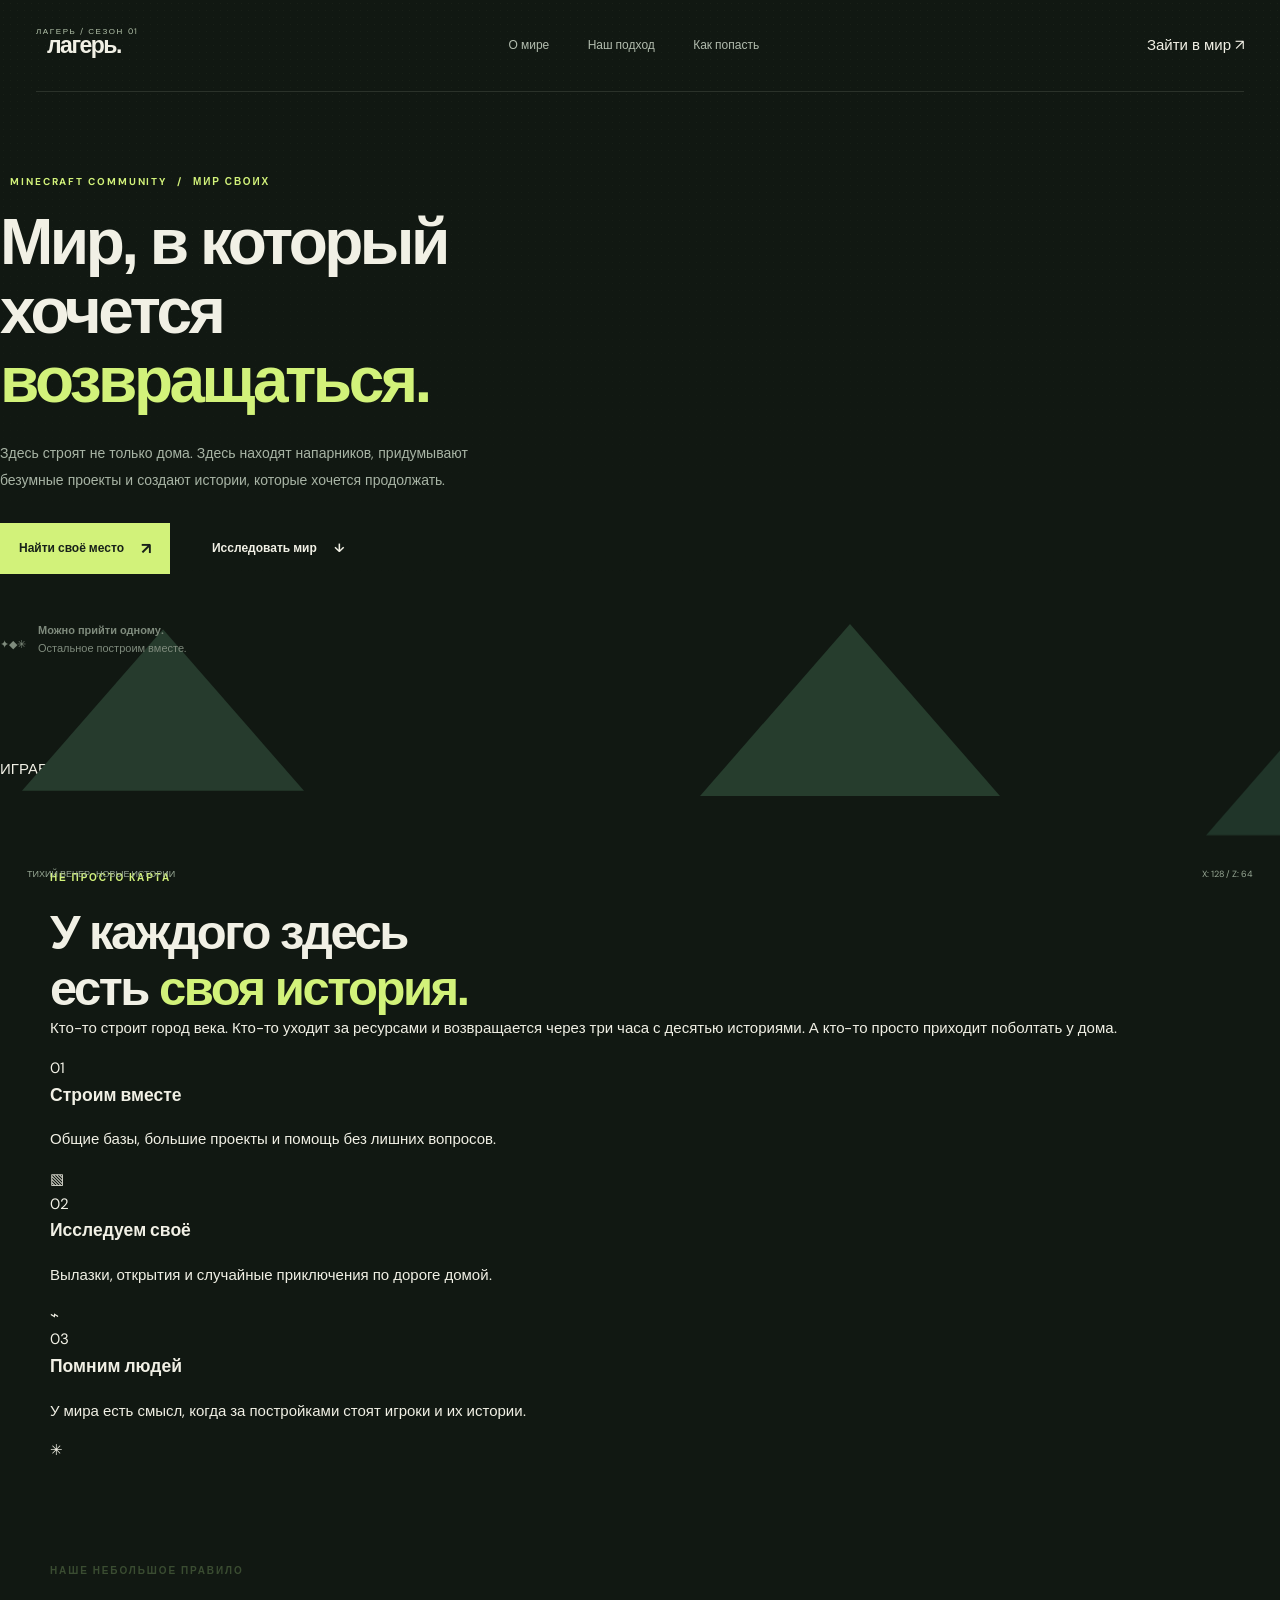
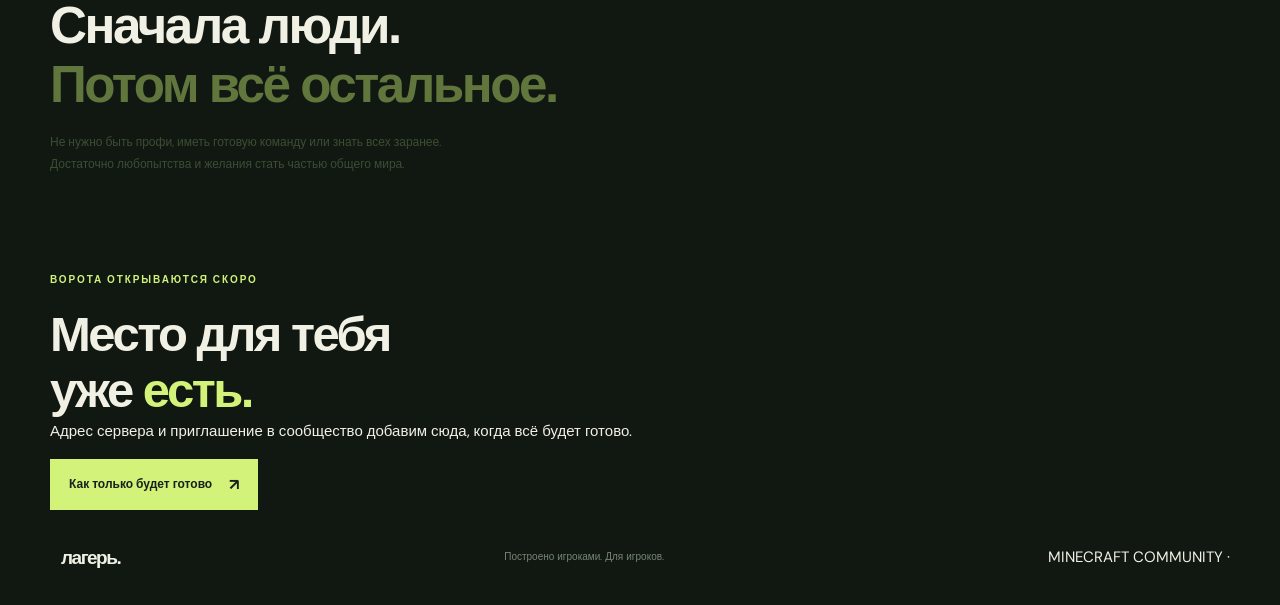
==== commit e4d4abae: "Redesign: simplify Minecraft community homepage" ====
--- a/index.html
+++ b/index.html
@@ -4,159 +4,155 @@
   <meta charset="utf-8">
   <meta name="viewport" content="width=device-width, initial-scale=1">
   <meta name="theme-color" content="#111812">
-  <meta name="description" content="Лагерь — игровое сообщество, где важны люди, совместные игры и хорошие истории.">
+  <meta name="description" content="Лагерь — уютное Minecraft-сообщество, где мир строится вместе, а истории создаются игроками.">
   <title>Лагерь — место своих</title>
   <link rel="preconnect" href="https://fonts.googleapis.com">
   <link rel="preconnect" href="https://fonts.gstatic.com" crossorigin>
-  <link href="https://fonts.googleapis.com/css2?family=DM+Sans:wght@400;500;600;700&family=Manrope:wght@400;500;600;700;800&display=swap" rel="stylesheet">
+  <link href="https://fonts.googleapis.com/css2?family=DM+Sans:wght@400;500;600;700&family=Pixelify+Sans:wght@400;500;600;700&display=swap" rel="stylesheet">
   <link rel="stylesheet" href="style.css">
   <script src="app.js" defer></script>
 </head>
 <body>
-  <div class="site-shell">
-    <header class="site-header">
-      <a class="brand" href="#top" aria-label="Лагерь — на главную">
-        <span class="brand-mark" aria-hidden="true"><span></span><span></span><span></span></span>
-        <span class="brand-name">лагерь<span class="brand-period">.</span></span>
-      </a>
+  <div class="page-noise" aria-hidden="true"></div>
+  <header class="site-header">
+    <a class="brand" href="#" aria-label="Лагерь — на главную">
+      <span class="brand-icon" aria-hidden="true">
+        <span class="brand-icon-top"></span><span class="brand-icon-front"></span><span class="brand-icon-side"></span>
+      </span>
+      <span class="brand-name">лагерь<span>.</span></span>
+    </a>
 
-      <button class="menu-toggle" type="button" aria-expanded="false" aria-controls="primary-nav" aria-label="Открыть меню">
-        <span></span><span></span>
-      </button>
+    <button class="menu-toggle" id="menu-toggle" type="button" aria-expanded="false" aria-controls="primary-nav" aria-label="Открыть меню">
+      <span></span><span></span>
+    </button>
 
-      <nav class="primary-nav" id="primary-nav" aria-label="Главная навигация">
-        <a href="#about">О сообществе</a>
-        <a href="#events">События</a>
-        <a href="#board">Доска лагеря</a>
-      </nav>
+    <nav class="primary-nav" id="primary-nav" aria-label="Основная навигация">
+      <a href="#world">О мире</a>
+      <a href="#community">Наш подход</a>
+      <a href="#join">Как попасть</a>
+    </nav>
 
-      <a class="header-cta" href="#join">Зайти к нам <span aria-hidden="true">↗</span></a>
-    </header>
+    <a class="header-link" href="#join">Зайти в мир <span aria-hidden="true">↗</span></a>
+  </header>
 
-    <main id="top">
-      <section class="hero section-wrap" aria-labelledby="hero-title">
-        <div class="hero-copy">
-          <div class="eyebrow"><span class="eyebrow-dot"></span> ИГРОВОЕ СООБЩЕСТВО · НАЧИНАЕТСЯ С ЛЮДЕЙ</div>
-          <h1 id="hero-title">Не просто сервер.<br><span>Место своих.</span></h1>
-          <p class="hero-description">Заходят поиграть. Остаются ради людей. Здесь собираются на вечерние вылазки, строят что-то большое и создают истории, которые потом вспоминают неделями.</p>
-          <div class="hero-actions">
-            <a class="button button-primary" href="#join">Найти свою компанию <span aria-hidden="true">↗</span></a>
-            <a class="text-link" href="#about">Почувствовать атмосферу <span aria-hidden="true">↓</span></a>
-          </div>
-          <div class="hero-note"><span class="note-line"></span><span>Можно прийти одному. Это нормально.</span></div>
+  <main>
+    <section class="hero" aria-labelledby="hero-title">
+      <div class="hero-copy">
+        <p class="eyebrow"><span class="status-dot"></span> MINECRAFT COMMUNITY <span class="eyebrow-divider">/</span> МИР СВОИХ</p>
+        <h1 id="hero-title">Мир, в который<br>хочется <span>возвращаться.</span></h1>
+        <p class="hero-description">Здесь строят не только дома. Здесь находят напарников, придумывают безумные проекты и создают истории, которые хочется продолжать.</p>
+        <div class="hero-actions">
+          <a class="button button-primary" href="#join">Найти своё место <span aria-hidden="true">↗</span></a>
+          <a class="button button-quiet" href="#world">Исследовать мир <span aria-hidden="true">↓</span></a>
+        </div>
+        <div class="hero-note">
+          <div class="player-stack" aria-hidden="true"><span>✦</span><span>◆</span><span>✳</span></div>
+          <p><strong>Можно прийти одному.</strong><br>Остальное построим вместе.</p>
+        </div>
+      </div>
+
+      <div class="world-art" role="img" aria-label="Ночной пиксельный мир Minecraft: холмы, деревья и парящие блоки">
+        <div class="art-sky"></div>
+        <div class="art-stars" aria-hidden="true"><i></i><i></i><i></i><i></i><i></i><i></i><i></i><i></i></div>
+        <div class="pixel-moon" aria-hidden="true"></div>
+        <div class="art-cloud cloud-a" aria-hidden="true"></div>
+        <div class="art-cloud cloud-b" aria-hidden="true"></div>
+        <div class="art-label"><span class="label-square"></span><span>ЛАГЕРЬ / СЕЗОН 01</span></div>
+
+        <div class="mountain mountain-back" aria-hidden="true"></div>
+        <div class="mountain mountain-mid" aria-hidden="true"></div>
+        <div class="mountain mountain-front" aria-hidden="true"></div>
+        <div class="block-tree tree-one" aria-hidden="true"><span></span><i></i><b></b></div>
+        <div class="block-tree tree-two" aria-hidden="true"><span></span><i></i><b></b></div>
+        <div class="block-tree tree-three" aria-hidden="true"><span></span><i></i><b></b></div>
+        <div class="ground ground-back" aria-hidden="true"></div>
+        <div class="ground ground-front" aria-hidden="true"></div>
+        <div class="path-block path-one" aria-hidden="true"></div>
+        <div class="path-block path-two" aria-hidden="true"></div>
+        <div class="path-block path-three" aria-hidden="true"></div>
+
+        <div class="floating-cube cube-grass cube-large" aria-hidden="true">
+          <span class="cube-face cube-top"></span><span class="cube-face cube-front"></span><span class="cube-face cube-right"></span>
+        </div>
+        <div class="floating-cube cube-stone cube-small" aria-hidden="true">
+          <span class="cube-face cube-top"></span><span class="cube-face cube-front"></span><span class="cube-face cube-right"></span>
+        </div>
+        <div class="floating-cube cube-diamond cube-tiny" aria-hidden="true">
+          <span class="cube-face cube-top"></span><span class="cube-face cube-front"></span><span class="cube-face cube-right"></span>
+        </div>
+        <div class="floating-cube cube-dirt cube-medium" aria-hidden="true">
+          <span class="cube-face cube-top"></span><span class="cube-face cube-front"></span><span class="cube-face cube-right"></span>
         </div>
 
-        <div class="hero-art" aria-label="Иллюстрация уютного игрового лагеря">
-          <div class="art-orbit orbit-one"></div>
-          <div class="art-orbit orbit-two"></div>
-          <div class="moon"></div>
-          <div class="art-label label-top"><span class="label-dot"></span> ПОСЛЕ ЗАКАТА</div>
-          <div class="pixel-scene">
-            <div class="cloud cloud-one"></div>
-            <div class="cloud cloud-two"></div>
-            <div class="mountain mountain-back"></div>
-            <div class="mountain mountain-front"></div>
-            <div class="pine pine-one"><i></i><b></b></div>
-            <div class="pine pine-two"><i></i><b></b></div>
-            <div class="pine pine-three"><i></i><b></b></div>
-            <div class="camp-ground"></div>
-            <div class="tent tent-back"></div>
-            <div class="tent"><span></span></div>
-            <div class="fire"><i></i><b></b><span></span></div>
-            <div class="spark spark-one"></div><div class="spark spark-two"></div><div class="spark spark-three"></div>
-          </div>
-          <div class="art-caption"><span class="caption-index">01 / 03</span><span>Один вечер может стать началом дружбы.</span></div>
-          <div class="floating-tag tag-left"><span class="tag-symbol">+</span><span>Собираемся<br>без повода</span></div>
-          <div class="floating-tag tag-right"><span class="tiny-avatars"><i>А</i><i>М</i><i>К</i></span><span>Свои уже<br>где-то рядом</span></div>
+        <div class="art-caption"><span>ТИХИЙ ВЕЧЕР · НОВЫЕ ИСТОРИИ</span><span class="caption-coordinates">X: 128 / Z: 64</span></div>
+      </div>
+
+      <div class="hero-bottomline" aria-hidden="true"><span>ИГРАЕМ</span><i></i><span>СТРОИМ</span><i></i><span>ОСТАЁМСЯ</span></div>
+    </section>
+
+    <section class="world-section section-wrap" id="world" aria-labelledby="world-title">
+      <div class="section-intro">
+        <p class="eyebrow">НЕ ПРОСТО КАРТА</p>
+        <h2 id="world-title">У каждого здесь<br>есть <span>своя история.</span></h2>
+      </div>
+      <p class="section-description">Кто-то строит город века. Кто-то уходит за ресурсами и возвращается через три часа с десятью историями. А кто-то просто приходит поболтать у дома.</p>
+      <div class="world-points">
+        <article class="world-point">
+          <span class="point-index">01</span>
+          <div><h3>Строим вместе</h3><p>Общие базы, большие проекты и помощь без лишних вопросов.</p></div>
+          <span class="point-symbol" aria-hidden="true">▧</span>
+        </article>
+        <article class="world-point">
+          <span class="point-index">02</span>
+          <div><h3>Исследуем своё</h3><p>Вылазки, открытия и случайные приключения по дороге домой.</p></div>
+          <span class="point-symbol" aria-hidden="true">⌁</span>
+        </article>
+        <article class="world-point">
+          <span class="point-index">03</span>
+          <div><h3>Помним людей</h3><p>У мира есть смысл, когда за постройками стоят игроки и их истории.</p></div>
+          <span class="point-symbol" aria-hidden="true">✳</span>
+        </article>
+      </div>
+    </section>
+
+    <section class="join-section" id="community" aria-labelledby="community-title">
+      <div class="join-inner section-wrap">
+        <div class="join-copy">
+          <p class="eyebrow">НАШЕ НЕБОЛЬШОЕ ПРАВИЛО</p>
+          <h2 id="community-title">Сначала люди.<br><span>Потом всё остальное.</span></h2>
+          <p>Не нужно быть профи, иметь готовую команду или знать всех заранее. Достаточно любопытства и желания стать частью общего мира.</p>
         </div>
-      </section>
+        <div class="join-block-illustration" aria-hidden="true">
+          <div class="mini-block mini-grass"><i></i><b></b><span></span></div>
+          <div class="mini-block mini-stone"><i></i><b></b><span></span></div>
+          <div class="mini-block mini-wood"><i></i><b></b><span></span></div>
+          <div class="join-spark spark-one"></div><div class="join-spark spark-two"></div><div class="join-spark spark-three"></div>
+        </div>
+      </div>
+    </section>
 
-      <section class="community-strip section-wrap" aria-label="О сообществе в цифрах">
-        <div class="strip-intro"><span class="strip-star">*</span><span>НЕ ПРО ОНЛАЙН-РЕКОРДЫ.<br>ПРО ОБЩИЕ МОМЕНТЫ.</span></div>
-        <div class="strip-stat"><strong>01</strong><span>Общее место,<br>куда можно вернуться</span></div>
-        <div class="strip-stat"><strong>∞</strong><span>Идей, которые<br>можно воплотить вместе</span></div>
-        <div class="strip-stat"><strong>YOU</strong><span>Следующая история<br>может быть твоей</span></div>
-      </section>
+    <section class="arrival-section section-wrap" id="join" aria-labelledby="arrival-title">
+      <div class="arrival-card">
+        <div class="arrival-icon" aria-hidden="true"><span></span><i></i><b></b></div>
+        <div class="arrival-copy">
+          <p class="eyebrow">ВОРОТА ОТКРЫВАЮТСЯ СКОРО</p>
+          <h2 id="arrival-title">Место для тебя<br>уже <span>есть.</span></h2>
+          <p>Адрес сервера и приглашение в сообщество добавим сюда, когда всё будет готово.</p>
+        </div>
+        <button class="button button-primary arrival-button" type="button" id="join-button">Как только будет готово <span aria-hidden="true">↗</span></button>
+      </div>
+    </section>
+  </main>
 
-      <section class="about-section section-wrap" id="about">
-        <div class="section-heading">
-          <div><p class="eyebrow">КАК МЫ УСТРОЕНЫ</p><h2>Хорошая игра — это<br><span>хорошие люди.</span></h2></div>
-          <p class="section-lead">Не нужно быть самым опытным игроком или знать всех с первого дня. Достаточно интереса к игре и желания быть частью команды.</p>
-        </div>
-        <div class="values-grid">
-          <article class="value-card value-card-featured">
-            <div class="value-topline"><span>01 / ВМЕСТЕ</span><span class="value-glyph glyph-sun">*</span></div>
-            <div class="value-illustration illustration-camp"><div class="mini-hill hill-a"></div><div class="mini-hill hill-b"></div><div class="mini-tent"></div><div class="mini-fire"></div></div>
-            <h3>Собираемся, а не соревнуемся</h3>
-            <p>Совместные вылазки, большие постройки и спонтанные идеи. Победа приятна, но атмосфера важнее таблицы лидеров.</p>
-          </article>
-          <article class="value-card">
-            <div class="value-topline"><span>02 / УЧАСТИЕ</span><span class="value-glyph glyph-flower">+</span></div>
-            <div class="value-illustration illustration-notes"><div class="note note-one">построить маяк</div><div class="note note-two">вечер мини-игр</div><div class="note note-three">общий скриншот</div></div>
-            <h3>Есть место твоим идеям</h3>
-            <p>Предлагай события, делись находками, помогай развивать мир. Сообщество создают сами участники.</p>
-          </article>
-          <article class="value-card">
-            <div class="value-topline"><span>03 / ЗНАКОМСТВО</span><span class="value-glyph glyph-heart">○</span></div>
-            <div class="value-illustration illustration-people"><span class="person person-a">А</span><span class="person person-b">М</span><span class="person person-c">Т</span><span class="person person-d">К</span><div class="people-line"></div></div>
-            <h3>Не остаёшься новичком</h3>
-            <p>Подскажем, что к чему, познакомим с ребятами и поможем найти компанию для первой совместной игры.</p>
-          </article>
-        </div>
-      </section>
-
-      <section class="events-section section-wrap" id="events">
-        <div class="section-heading events-heading">
-          <div><p class="eyebrow">ПЛАНЫ НА БЛИЖАЙШЕЕ</p><h2>Поводы <span>собраться.</span></h2></div>
-          <div class="event-filter" role="group" aria-label="Фильтр событий">
-            <button class="filter-button is-active" type="button" data-filter="all" aria-pressed="true">Все</button>
-            <button class="filter-button" type="button" data-filter="game" aria-pressed="false">Игры</button>
-            <button class="filter-button" type="button" data-filter="chill" aria-pressed="false">Без спешки</button>
-          </div>
-        </div>
-        <div class="event-grid" id="event-grid">
-          <article class="event-card event-card-main" data-category="game">
-            <div class="event-art event-art-build"><span class="event-art-sticker">ВМЕСТЕ ЛУЧШЕ</span><div class="block-world"><i></i><b></b><span></span><em></em></div></div>
-            <div class="event-content"><div class="event-meta"><span>СОВМЕСТНАЯ ИГРА</span><span class="event-status">ИДЕЯ НА ОБСУЖДЕНИЕ</span></div><h3>Большая постройка выходного дня</h3><p>Выбираем место, делим задачи и строим что-то, на что в одиночку никогда не хватило бы терпения.</p><a href="#join" class="event-link">Предложить дату <span aria-hidden="true">↗</span></a></div>
-          </article>
-          <article class="event-card" data-category="chill">
-            <div class="event-art event-art-night"><div class="night-moon"></div><div class="night-hill"></div><div class="night-hill night-hill-two"></div><span class="night-star star-a"></span><span class="night-star star-b"></span><span class="night-star star-c"></span></div>
-            <div class="event-content"><div class="event-meta"><span>ОТДЫХ</span><span class="event-status">ИДЕЯ НА ОБСУЖДЕНИЕ</span></div><h3>Вечер без плана</h3><p>Никаких заданий и дедлайнов. Просто зайти, поболтать и посмотреть, куда заведёт вечер.</p><a href="#join" class="event-link">Я бы пришёл <span aria-hidden="true">↗</span></a></div>
-          </article>
-          <article class="event-card" data-category="game">
-            <div class="event-art event-art-treasure"><div class="treasure-sun"></div><div class="treasure-box"><i></i></div><span class="treasure-spark spark-a">+</span><span class="treasure-spark spark-b">+</span></div>
-            <div class="event-content"><div class="event-meta"><span>ИССЛЕДОВАНИЕ</span><span class="event-status">ИДЕЯ НА ОБСУЖДЕНИЕ</span></div><h3>Карта, на которую никто не ходил</h3><p>Собираемся небольшой группой и исследуем новые места. Маршрут придумаем все вместе.</p><a href="#join" class="event-link">Вписаться в идею <span aria-hidden="true">↗</span></a></div>
-          </article>
-        </div>
-        <p class="events-disclaimer">События сейчас демонстрационные. В реальной версии здесь будут планы и даты вашего сообщества.</p>
-      </section>
-
-      <section class="board-section section-wrap" id="board">
-        <div class="board-copy"><p class="eyebrow">ДОСКА ЛАГЕРЯ</p><h2>Что нового<br><span>у своих?</span></h2><p>Небольшая лента для новостей, смешных историй и важных мелочей. Не поток уведомлений — только то, чем хочется поделиться.</p><a class="text-link" href="#join">Хочу рассказать свою историю <span aria-hidden="true">↗</span></a></div>
-        <div class="board-list">
-          <article class="board-item"><div class="board-icon board-icon-green">01</div><div class="board-item-copy"><div class="board-meta"><span>ИДЕЯ СООБЩЕСТВА</span><span>ДЛЯ ПРИМЕРА</span></div><h3>А что, если построить общий город?</h3><p>Домики в одном стиле, площадь, рынок и места для встреч. И у каждого — свой кусочек проекта.</p></div><span class="board-arrow" aria-hidden="true">↗</span></article>
-          <article class="board-item"><div class="board-icon board-icon-orange">02</div><div class="board-item-copy"><div class="board-meta"><span>ЗНАКОМСТВО</span><span>ДЛЯ ПРИМЕРА</span></div><h3>Новая неделя — хороший повод зайти</h3><p>Если давно хотел присоединиться, но откладывал, можно начать с обычного «всем привет».</p></div><span class="board-arrow" aria-hidden="true">↗</span></article>
-          <article class="board-item"><div class="board-icon board-icon-blue">03</div><div class="board-item-copy"><div class="board-meta"><span>ПРАВИЛА ЛАГЕРЯ</span><span>ДЛЯ ПРИМЕРА</span></div><h3>Уважение — не дополнительная опция</h3><p>Играем вместе, не травим новичков и помним, что по ту сторону экрана живой человек.</p></div><span class="board-arrow" aria-hidden="true">↗</span></article>
-        </div>
-      </section>
-
-      <section class="join-section section-wrap" id="join">
-        <div class="join-card">
-          <div class="join-decoration decoration-one"></div><div class="join-decoration decoration-two"></div>
-          <div class="join-copy"><p class="eyebrow">ТВОЁ МЕСТО ЕЩЁ СВОБОДНО</p><h2>Давай оставим<br>место <span>у костра.</span></h2><p>Не обязательно знать кого-то заранее. Приходи познакомиться, предложи игру или просто посмотри, что здесь происходит.</p><div class="join-actions"><button type="button" class="button button-light" id="join-button">Присоединиться <span aria-hidden="true">↗</span></button><span class="join-small-note">Ссылка-приглашение добавляется владельцем сайта</span></div></div>
-          <div class="join-stamp" aria-hidden="true"><span>COME AS<br>YOU ARE</span><i>*</i><span>STAY AWHILE</span></div>
-        </div>
-      </section>
-    </main>
-
-    <footer class="site-footer section-wrap">
-      <a class="brand footer-brand" href="#top"><span class="brand-mark" aria-hidden="true"><span></span><span></span><span></span></span><span class="brand-name">лагерь<span class="brand-period">.</span></span></a>
-      <p>Сделано для совместных историй.</p>
-      <div class="footer-links"><a href="#about">О нас</a><a href="#events">События</a><a href="#top">Наверх ↑</a></div>
-      <span class="footer-year">DEMO CONCEPT · 2026</span>
-    </footer>
-  </div>
+  <footer class="site-footer section-wrap">
+    <a class="brand footer-brand" href="#" aria-label="Лагерь — на главную">
+      <span class="brand-icon" aria-hidden="true"><span class="brand-icon-top"></span><span class="brand-icon-front"></span><span class="brand-icon-side"></span></span>
+      <span class="brand-name">лагерь<span>.</span></span>
+    </a>
+    <p>Построено игроками. Для игроков.</p>
+    <span class="footer-note">MINECRAFT COMMUNITY · <span id="footer-year"></span></span>
+  </footer>
 
   <div class="toast" id="toast" role="status" aria-live="polite"></div>
 </body>
-</html>
+</html>
